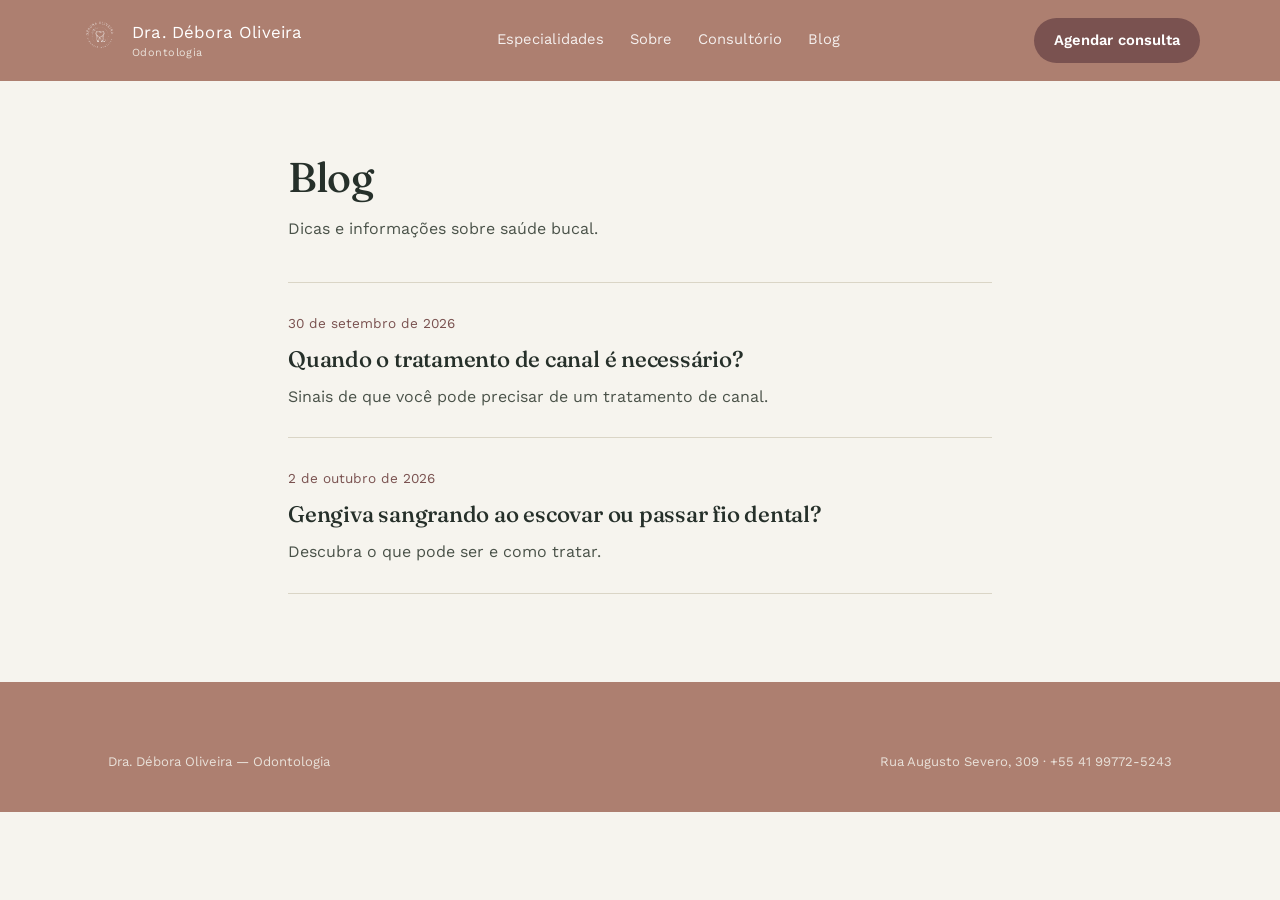
==== blog/index.html @ eb6a0753 "logo em todas as paginas" ====
<!DOCTYPE html>
<html lang="pt-BR">

<head>
  <meta charset="UTF-8">
  <meta name="viewport" content="width=device-width, initial-scale=1, viewport-fit=cover">
  <title>Blog — Dra. Débora Oliveira</title>
  <meta name="description" content="Dicas de saúde bucal da Dra. Débora Oliveira.">
  <link rel="preconnect" href="https://fonts.googleapis.com">
  <link rel="preconnect" href="https://fonts.gstatic.com" crossorigin>
  <link
    href="https://fonts.googleapis.com/css2?family=Fraunces:ital,opsz,wght@0,9..144,400;0,9..144,500;0,9..144,600;1,9..144,500&family=Work+Sans:wght@400;500;600&display=swap"
    rel="stylesheet">
  <link rel="stylesheet" href="../style.css" />
  <link rel="stylesheet" href="./blog.css" />
</head>

<body>

  <header class="site">
    <div class="wrap nav-row">
      <div class="brand">
        <img
          src="[data-uri]"
          alt="Símbolo Dra. Débora Oliveira">
        <div class="brand-name">
          <a href="../index.html" style="text-decoration:none">Dra. Débora Oliveira</a>
          <span>Odontologia</span>
        </div>
      </div>
      <nav class="links" id="menu">
        <a href="../index.html#especialidades">Especialidades</a>
        <a href="../index.html#sobre">Sobre</a>
        <a href="../index.html#local">Consultório</a>
        <a href="./index.html">Blog</a>
        <a class="btn btn-accent menu-cta"
          href="https://wa.me/5541997725243?text=Ol%C3%A1%2C%20gostaria%20de%20agendar%20uma%20consulta%20com%20a%20Dra.%20D%C3%A9bora%20Oliveira."
          target="_blank" rel="noopener">Agendar consulta</a>
      </nav>
      <a class="btn btn-accent nav-cta"
        href="https://wa.me/5541997725243?text=Ol%C3%A1%2C%20gostaria%20de%20agendar%20uma%20consulta%20com%20a%20Dra.%20D%C3%A9bora%20Oliveira."
        target="_blank" rel="noopener">Agendar consulta</a>
      <button class="mobile-toggle" type="button" aria-label="Abrir menu" aria-expanded="false"
        aria-controls="menu"><span></span></button>
    </div>
  </header>

  <main class="blog-main">
    <div class="blog-wrap">
      <h1 class="blog-title">Blog</h1>
      <p class="blog-sub">Dicas e informações sobre saúde bucal.</p>

      <!-- NOVO POST: copie o bloco <a class="post-card"> abaixo e cole NO TOPO desta lista -->

      <a class="post-card" href="./quando-fazer-canal.html">
        <time datetime="2026-09-30">30 de setembro de 2026</time>
        <h2>Quando o tratamento de canal é necessário?</h2>
        <p>Sinais de que você pode precisar de um tratamento de canal.</p>
      </a>

      <a class="post-card" href="./gengiva-sangrando.html">
        <time datetime="2026-09-30">2 de outubro de 2026</time>
        <h2>Gengiva sangrando ao escovar ou passar fio dental?</h2>
        <p>Descubra o que pode ser e como tratar.</p>
      </a>

    </div>
  </main>

  <footer class="site">
    <div class="wrap">
      <div class="foot-bottom" style="border-top:0; margin-top:0; padding-top:0;">
        <span>Dra. Débora Oliveira — Odontologia</span>
        <span>Rua Augusto Severo, 309 · +55 41 99772-5243</span>
      </div>
    </div>
  </footer>

  <script src="../menu.js" defer></script>

</body>

</html>
---- style.css ----
:root {
  --paper: #f6f4ee;
  --ink: #26302a;
  --primary: #AD7F70;
  --primary-ink: #fff;
  --secondary: #e9e1d9;
  --accent: #7a5250;
  --line: #dad5c6;
  --line-on-primary: rgba(237, 234, 224, 0.22);
}

@media (prefers-color-scheme: dark) {
  :root {
    --paper: #f6f4ee;
    --ink: #26302a;
    --primary: #AD7F70;
    --primary-ink: #fff;
    --secondary: #e9e1d9;
    --accent: #7a5250;
    --line: #dad5c6;
  }
}

* {
  box-sizing: border-box;
}

html {
  scroll-behavior: smooth;
  scroll-padding-top: env(safe-area-inset-top, 0px);
}

body {
  margin: 0;
  background: var(--paper);
  color: var(--ink);
  font-family: "Work Sans", sans-serif;
  font-size: 16px;
  line-height: 1.55;
  padding-top: env(safe-area-inset-top, 0px);
  padding-bottom: env(safe-area-inset-bottom, 0px);
  overflow-x: hidden;
}

h1,
h2,
h3,
.serif {
  font-family: "Fraunces", serif;
  font-weight: 500;
  letter-spacing: -0.01em;
}

a {
  color: inherit;
}

.wrap {
  max-width: 1120px;
  margin: 0 auto;
  padding: 0 28px;
}

img.mono {
  filter: none;
}

/* header */
header.site {
  background: var(--primary);
  color: var(--primary-ink);
  padding-top: calc(18px + env(safe-area-inset-top, 0px));
  position: sticky;
  top: 0;
  z-index: 40;
}

.nav-row {
  display: flex;
  align-items: center;
  justify-content: space-between;
  padding: 0 0 18px;
  gap: 20px;
}

.brand {
  display: flex;
  align-items: center;
  gap: 12px;
}

.brand img {
  width: 40px;
  height: 40px;
  display: block;
}

.brand-name {
  font-size: 1.05rem;
  letter-spacing: 0.01em;
}

.brand-name span {
  display: block;
  font-size: 0.68rem;
  font-family: "Work Sans", sans-serif;
  color: var(--secondary);
  letter-spacing: 0.04em;
}

/* menu — mobile-first: painel em tela cheia aberto pelo hambúrguer */
nav.links {
  position: fixed;
  inset: 0;
  z-index: -1; /* fica atrás da barra do topo, mas sobre a página */
  display: flex;
  flex-direction: column;
  align-items: flex-start;
  gap: 4px;
  padding: calc(104px + env(safe-area-inset-top, 0px)) 28px calc(40px + env(safe-area-inset-bottom, 0px));
  background: var(--primary);
  counter-reset: item;
  overflow-y: auto;
  visibility: hidden;
  opacity: 0;
  transform: translateY(-10px);
  transition: opacity 0.25s ease, transform 0.25s ease, visibility 0s linear 0.25s;
}

header.menu-open nav.links {
  visibility: visible;
  opacity: 1;
  transform: none;
  transition-delay: 0s;
}

body.menu-open {
  overflow: hidden;
}

nav.links a {
  display: flex;
  align-items: baseline;
  gap: 14px;
  width: 100%;
  padding: 14px 0;
  border-bottom: 1px solid var(--line-on-primary);
  text-decoration: none;
  font-family: "Fraunces", serif;
  font-weight: 500;
  font-size: 2rem;
  letter-spacing: -0.01em;
}

nav.links a::before {
  counter-increment: item;
  content: "0" counter(item);
  font-family: "Work Sans", sans-serif;
  font-size: 0.75rem;
  letter-spacing: 0.06em;
  color: var(--secondary);
}

nav.links a.menu-cta {
  width: auto;
  margin-top: 28px;
  padding: 14px 26px;
  border-bottom: 0;
  font-family: "Work Sans", sans-serif;
  font-weight: 600;
  font-size: 0.95rem;
  letter-spacing: 0;
}

nav.links a.menu-cta::before {
  content: none;
}

header.site .nav-cta {
  display: none;
}

/* botão hambúrguer */
.mobile-toggle {
  display: inline-flex;
  align-items: center;
  justify-content: center;
  width: 44px;
  height: 44px;
  margin-right: 10px;
  padding: 0;
  background: none;
  border: 0;
  color: inherit;
  cursor: pointer;
}

.mobile-toggle span,
.mobile-toggle span::before,
.mobile-toggle span::after {
  display: block;
  width: 24px;
  height: 2px;
  background: currentColor;
  border-radius: 2px;
  transition: transform 0.25s ease, background 0.2s ease;
}

.mobile-toggle span {
  position: relative;
}

.mobile-toggle span::before,
.mobile-toggle span::after {
  content: "";
  position: absolute;
  left: 0;
}

.mobile-toggle span::before {
  top: -7px;
}

.mobile-toggle span::after {
  top: 7px;
}

header.menu-open .mobile-toggle span {
  background: transparent;
}

header.menu-open .mobile-toggle span::before {
  transform: translateY(7px) rotate(45deg);
}

header.menu-open .mobile-toggle span::after {
  transform: translateY(-7px) rotate(-45deg);
}

/* menu — desktop: links em linha na barra */
@media (min-width: 861px) {
  .mobile-toggle,
  header.site .menu-cta {
    display: none;
  }

  header.site .nav-cta {
    display: inline-flex;
  }

  nav.links {
    position: static;
    z-index: auto;
    flex-direction: row;
    align-items: center;
    gap: 26px;
    padding: 0;
    background: none;
    overflow: visible;
    visibility: visible;
    opacity: 1;
    transform: none;
    transition: none;
  }

  nav.links a {
    display: inline;
    width: auto;
    padding: 0 0 2px;
    border-bottom: 1px solid transparent;
    font-family: "Work Sans", sans-serif;
    font-weight: 400;
    font-size: 0.92rem;
    letter-spacing: 0;
    opacity: 0.88;
  }

  nav.links a::before {
    content: none;
  }

  nav.links a:hover {
    border-color: var(--secondary);
    opacity: 1;
  }
}

.btn {
  display: inline-flex;
  align-items: center;
  gap: 8px;
  text-decoration: none;
  font-family: "Work Sans", sans-serif;
  font-weight: 600;
  font-size: 0.92rem;
  padding: 11px 20px;
  border-radius: 100px;
  white-space: nowrap;
}

.btn-accent {
  background: var(--accent);
  color: #fff;
}

.btn-accent:hover {
  background: #8c6c2f;
}

.btn-ghost {
  border: 1px solid var(--line-on-primary);
  color: var(--primary-ink);
}

.btn-ghost:hover {
  border-color: var(--primary-ink);
}

/* hero */
.hero {
  padding: 88px 0 96px;
}

.hero-grid {
  display: grid;
  grid-template-columns: 1.15fr 0.85fr;
  gap: 56px;
  align-items: center;
}

.eyebrow-line {
  display: flex;
  align-items: center;
  gap: 10px;
  margin-bottom: 22px;
  color: var(--accent);
  font-size: 0.9rem;
}

.eyebrow-line svg {
  width: 22px;
  height: 22px;
}

h1.hero-title {
  font-size: clamp(2.3rem, 4.4vw, 3.4rem);
  line-height: 1.08;
  margin: 0 0 22px;
  max-width: 11.5ch;
}

h1.hero-title em {
  font-style: italic;
  color: var(--accent);
}

.hero-sub {
  font-size: 1.08rem;
  max-width: 44ch;
  color: #3c453d;
  margin: 0 0 32px;
}

.hero-ctas {
  display: flex;
  align-items: center;
  gap: 22px;
  flex-wrap: wrap;
}

.btn-primary {
  background: var(--primary);
  color: var(--primary-ink);
  padding: 14px 26px;
}

.btn-primary:hover {
  background: #16241b;
}

.text-link {
  text-decoration: none;
  font-weight: 600;
  border-bottom: 1px solid var(--ink);
  padding-bottom: 2px;
  font-size: 0.95rem;
}

.hero-badge {
  position: relative;
  display: flex;
  justify-content: center;
}

.badge-circle {
  /* width: min(340px, 80vw); */
  width: 500px;
  aspect-ratio: 1;
  border-radius: 50%;
  background: var(--primary);
  display: flex;
  align-items: center;
  justify-content: center;
  position: relative;
  overflow: hidden;
}

.badge-circle img {
  width: 100%;
  height: 100%;
  object-fit: contain;
}

.vine {
  position: absolute;
  pointer-events: none;
}

.vine.v1 {
  width: 120px;
  top: -30px;
  left: -40px;
  opacity: 0.55;
}

.vine.v2 {
  width: 90px;
  bottom: -20px;
  right: -20px;
  opacity: 0.4;
  transform: rotate(160deg);
}

/* specialties */
.specialties {
  padding: 80px 0 88px;
  border-top: 1px solid var(--line);
}

.sec-head {
  display: flex;
  justify-content: space-between;
  align-items: flex-end;
  gap: 20px;
  margin-bottom: 48px;
  flex-wrap: wrap;
}

.sec-head h2 {
  font-size: clamp(1.7rem, 2.6vw, 2.2rem);
  margin: 0;
  max-width: 16ch;
}

.sec-head p {
  max-width: 34ch;
  color: #4a5249;
  margin: 0;
  font-size: 0.98rem;
}

.spec-grid {
  display: grid;
  grid-template-columns: 1.4fr 1fr;
  gap: 0;
  border: 1px solid var(--line);
  border-radius: 2px;
  overflow: hidden;
}

.spec-col {
  padding: 40px 38px;
}

.spec-col+.spec-col {
  border-left: 1px solid var(--line);
  background: #f0eee5;
}

.spec-icon {
  width: 38px;
  height: 38px;
  margin-bottom: 18px;
  color: var(--accent);
}

.spec-col h3 {
  font-size: 1.35rem;
  margin: 0 0 12px;
}

.spec-col p {
  margin: 0;
  color: #4a5249;
  font-size: 0.98rem;
}

/* about */
.about {
  background: var(--primary);
  color: var(--primary-ink);
  padding: 88px 0;
}

.about-grid {
  display: grid;
  grid-template-columns: 0.9fr 1.1fr;
  gap: 56px;
  align-items: start;
}

.about blockquote {
  margin: 0;
  font-family: "Fraunces", serif;
  font-style: italic;
  font-weight: 500;
  font-size: clamp(1.4rem, 2.3vw, 1.85rem);
  line-height: 1.35;
  color: #fff;
}

.about-name {
  margin-top: 22px;
  font-size: 0.95rem;
  color: var(--secondary);
}

.about-body p {
  color: var(--primary-ink);
  font-size: 1rem;
  margin: 0 0 16px;
}

.about-body p:last-child {
  margin-bottom: 0;
}

/* location */
.location {
  padding: 88px 0 96px;
  overflow: hidden;
}

.map-wrap {
  background-color: var(--secondary);
  padding: 25px;
  margin: -88px -500px -96px 0px;
}

.map {
  border-radius: 15px;
  box-shadow: 10px 10px 50px #3339;
  max-width: 80%;
  margin: 0px 0px 0px -5%;
}

.loc-grid {
  display: grid;
  grid-template-columns: 1fr 1fr;
  gap: 56px;
  align-items: center;
  height: 100%;
}

.loc-grid h2 {
  font-size: clamp(1.7rem, 2.6vw, 2.2rem);
  margin: 0 0 18px;
  max-width: 14ch;
}

.addr {
  font-size: 1.05rem;
  margin: 0 0 8px;
}

.addr-note {
  color: #4a5249;
  font-size: 0.94rem;
  margin: 0 0 26px;
}

.pin {
  display: flex;
  justify-content: center;
  /* height: 400px; */
  /* overflow: hidden; */
}

/* .pin svg {
  width: min(220px, 60vw);
  height: auto;
  color: var(--primary);
} */

.pin img {
  /* width: 1000px; */
  height: 400px;
  box-shadow: 5px 5px 10px #555;
  border-radius: 5px;
}

/* footer */
footer.site {
  background: var(--primary);
  color: var(--primary-ink);
  padding: 70px 0 calc(40px + env(safe-area-inset-bottom, 0px));
}

.foot-grid {
  display: grid;
  grid-template-columns: 1.2fr 1fr 1fr 1fr;
  gap: 40px;
}

.foot-grid h3 {
  font-size: 1.3rem;
  margin: 0 0 14px;
  max-width: 12ch;
}

.foot-grid p {
  color: var(--secondary);
  margin: 0 0 22px;
  max-width: 32ch;
  font-size: 0.96rem;
}

.foot-col h4 {
  font-family: "Work Sans", sans-serif;
  font-weight: 600;
  font-size: 0.82rem;
  letter-spacing: 0.03em;
  color: var(--secondary);
  margin: 0 0 12px;
}

.foot-col p,
.foot-col a {
  display: block;
  text-decoration: none;
  color: var(--primary-ink);
  font-size: 0.95rem;
  margin: 0 0 8px;
  opacity: 0.92;
}

.foot-bottom {
  border-top: 1px solid var(--line-on-primary);
  margin-top: 52px;
  padding-top: 22px;
  font-size: 0.82rem;
  color: var(--secondary);
  display: flex;
  justify-content: space-between;
  flex-wrap: wrap;
  gap: 10px;
}

/* floating whatsapp */
.float-wa {
  position: fixed;
  right: 20px;
  bottom: calc(20px + env(safe-area-inset-bottom, 0px));
  z-index: 50;
  background: var(--accent);
  color: #fff;
  border-radius: 100px;
  padding: 14px 20px;
  display: flex;
  align-items: center;
  gap: 10px;
  text-decoration: none;
  font-weight: 600;
  font-size: 0.9rem;
  box-shadow: 0 8px 24px rgba(31, 51, 40, 0.28);
}

.float-wa svg {
  width: 18px;
  height: 18px;
}

.float-wa:hover {
  background: #8c6c2f;
}

a:focus-visible,
button:focus-visible {
  outline: 2px solid var(--accent);
  outline-offset: 3px;
}

@media (prefers-reduced-motion: reduce) {
  html {
    scroll-behavior: auto;
  }
}

@media (max-width: 860px) {
  .hero-grid,
  .about-grid,
  .loc-grid {
    grid-template-columns: 1fr;
  }

  .hero {
    padding: 56px 0 64px;
  }

  .hero-badge {
    order: -1;
    margin-bottom: 8px;
  }

  .badge-circle {
    width: 220px;
  }

  .spec-grid {
    grid-template-columns: 1fr;
  }

  .spec-col+.spec-col {
    border-left: none;
    border-top: 1px solid var(--line);
  }

  .foot-grid {
    grid-template-columns: 1fr;
    gap: 34px;
  }

  .location {
    text-align: left;
  }

  .map-wrap {
    background-color: inherit;
    padding: 0px;
    margin: 0px;
    /* margin: -88px -500px -96px 0px; */
  }

  .map {
    border-radius: 15px;
    box-shadow: 10px 10px 50px #3339;
    max-width: 100%;
    margin: 0px;
    /* margin: 0px 0px 0px -50px; */
  }

  .pin {
    order: -1;
    width: 100%;
  }
}
---- blog/blog.css ----
/* ===== BLOG — usa as variáveis e fontes do style.css ===== */

.blog-main { padding: 64px 0 88px; }
.blog-wrap { max-width: 760px; margin: 0 auto; padding: 0 28px; }

/* ---------- Lista de posts (blog.html) ---------- */
.blog-title { font-size: clamp(1.9rem, 3.6vw, 2.6rem); margin: 0 0 8px; }
.blog-sub { color: #4a5249; margin: 0 0 40px; }

.post-card {
  display: block;
  text-decoration: none;
  padding: 28px 0;
  border-top: 1px solid var(--line);
}
.post-card:last-child { border-bottom: 1px solid var(--line); }
.post-card h2 { font-size: 1.4rem; margin: 6px 0 8px; }
.post-card:hover h2 { color: var(--accent); }
.post-card p { margin: 0; color: #4a5249; }
.post-card time { font-size: 0.85rem; color: var(--accent); }

/* ---------- Post individual ---------- */
.post-back {
  display: inline-block;
  text-decoration: none;
  font-size: 0.9rem;
  color: var(--accent);
  margin-bottom: 28px;
}
.post-title {
  font-size: clamp(2rem, 4vw, 2.8rem);
  line-height: 1.12;
  margin: 0 0 24px;
}

.post-meta {
  display: flex;
  align-items: center;
  gap: 14px;
  padding-bottom: 28px;
  margin-bottom: 32px;
  border-bottom: 1px solid var(--line);
}
.avatar {
  width: 52px;
  height: 52px;
  border-radius: 50%;
  object-fit: cover;
  background: var(--primary);
  flex-shrink: 0;
}
.post-author { display: block; font-weight: 600; }
.post-meta time { font-size: 0.88rem; color: #4a5249; }

.post-body { font-size: 1.05rem; line-height: 1.7; }
.post-body p { margin: 0 0 20px; }
.post-body h2 { font-size: 1.5rem; margin: 40px 0 14px; }
.post-body h3 { font-size: 1.2rem; margin: 28px 0 10px; }
.post-body ul, .post-body ol { margin: 0 0 20px; padding-left: 22px; }
.post-body li { margin-bottom: 6px; }
.post-body img { max-width: 100%; height: auto; border-radius: 8px; }
.post-body blockquote {
  margin: 28px 0;
  padding-left: 20px;
  border-left: 3px solid var(--primary);
  font-family: "Fraunces", serif;
  font-style: italic;
  font-size: 1.2rem;
}

/* ---------- Call to action ---------- */
.post-cta {
  margin-top: 48px;
  padding: 32px;
  background: var(--secondary);
  border-radius: 12px;
}
.post-cta h3 { font-size: 1.4rem; margin: 0 0 8px; }
.post-cta p { margin: 0 0 20px; color: #3c453d; }

/* ---------- Home: "Últimas do blog" (mobile-first) ---------- */
.home-blog { padding: 56px 0 64px; border-top: 1px solid var(--line); }
.home-blog .sec-head { margin-bottom: 24px; }
.home-blog-list { display: grid; grid-template-columns: 1fr; }
.post-card h3 { font-size: 1.25rem; margin: 6px 0 8px; }
.post-card:hover h3 { color: var(--accent); }

@media (min-width: 861px) {
  .home-blog { padding: 80px 0 88px; }
  .home-blog .sec-head { margin-bottom: 40px; }
  .home-blog-list { grid-template-columns: repeat(3, 1fr); gap: 24px; }
  .home-blog-list .post-card,
  .home-blog-list .post-card:last-child {
    padding: 28px;
    border: 1px solid var(--line);
    border-radius: 2px;
  }
}
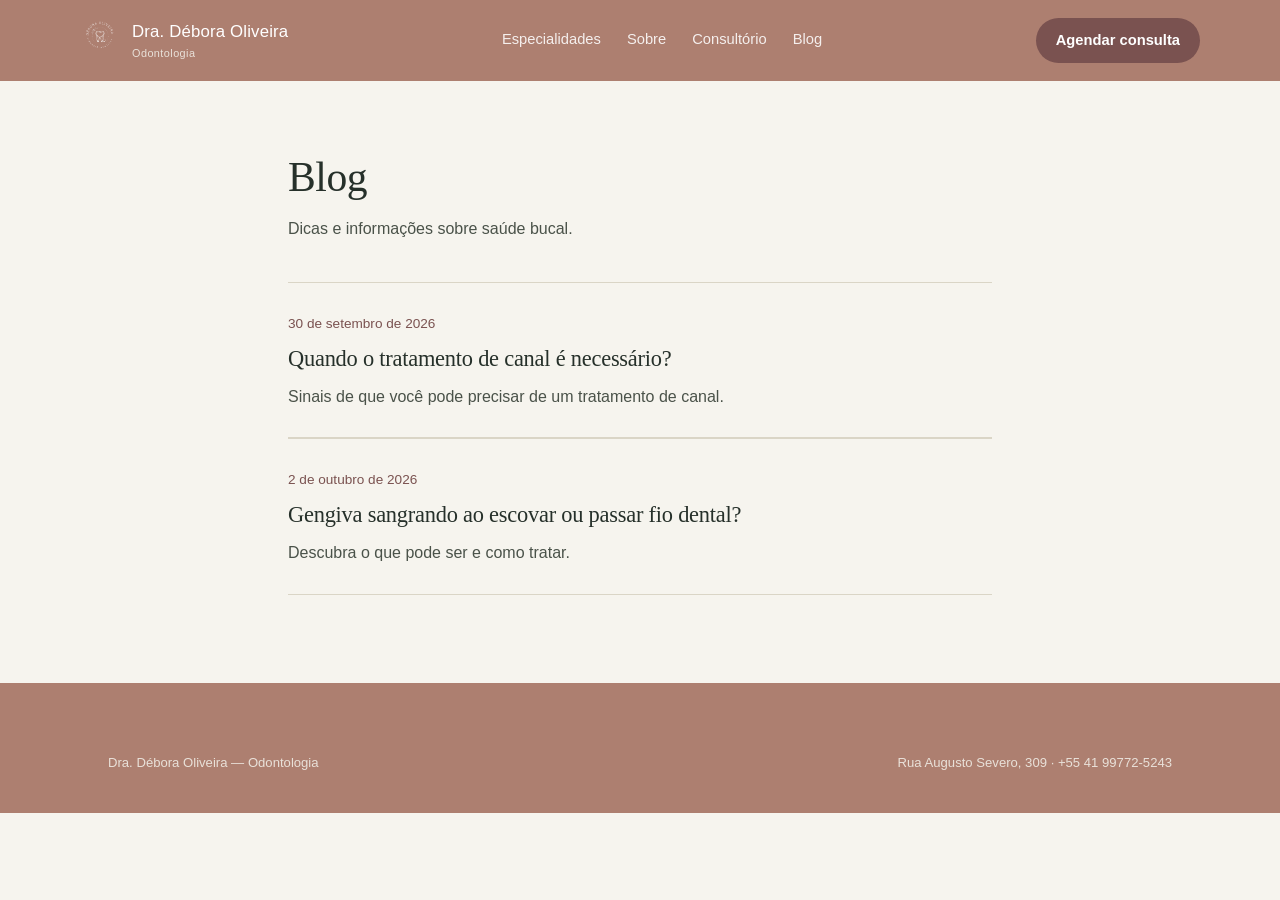
==== commit a6f4aa49: "fontes locais" ====
--- a/blog/index.html
+++ b/blog/index.html
@@ -6,11 +6,18 @@
   <meta name="viewport" content="width=device-width, initial-scale=1, viewport-fit=cover">
   <title>Blog — Dra. Débora Oliveira</title>
   <meta name="description" content="Dicas de saúde bucal da Dra. Débora Oliveira.">
-  <link rel="preconnect" href="https://fonts.googleapis.com">
+  <!-- <link rel="preconnect" href="https://fonts.googleapis.com">
   <link rel="preconnect" href="https://fonts.gstatic.com" crossorigin>
   <link
     href="https://fonts.googleapis.com/css2?family=Fraunces:ital,opsz,wght@0,9..144,400;0,9..144,500;0,9..144,600;1,9..144,500&family=Work+Sans:wght@400;500;600&display=swap"
-    rel="stylesheet">
+    rel="stylesheet"> -->
+
+  <link rel="preload" href="../fonts/fraunces-v38-latin-regular.woff2" as="font" type="font/woff2" crossorigin>
+  <link rel="preload" href="../fonts/fraunces-v38-latin-500.woff2" as="font" type="font/woff2" crossorigin>
+  <link rel="preload" href="../fonts/fraunces-v38-latin-600.woff2" as="font" type="font/woff2" crossorigin>
+  <link rel="preload" href="../fonts/work-sans-v24-latin-regular.woff2" as="font" type="font/woff2" crossorigin>
+  <link rel="preload" href="../fonts/work-sans-v24-latin-600.woff2" as="font" type="font/woff2" crossorigin>
+
   <link rel="stylesheet" href="../style.css" />
   <link rel="stylesheet" href="./blog.css" />
 </head>
--- a/style.css
+++ b/style.css
@@ -1,3 +1,62 @@
+/* fraunces-regular - latin */
+@font-face {
+  font-display: swap; /* Check https://developer.mozilla.org/en-US/docs/Web/CSS/@font-face/font-display for other options. */
+  font-family: 'Fraunces';
+  font-style: normal;
+  font-weight: 400;
+  src: url('./fonts/fraunces-v38-latin-regular.woff2') format('woff2'); /* Chrome 36+, Opera 23+, Firefox 39+, Safari 12+, iOS 10+ */
+}
+/* fraunces-500 - latin */
+@font-face {
+  font-display: swap; /* Check https://developer.mozilla.org/en-US/docs/Web/CSS/@font-face/font-display for other options. */
+  font-family: 'Fraunces';
+  font-style: normal;
+  font-weight: 500;
+  src: url('./fonts/fraunces-v38-latin-500.woff2') format('woff2'); /* Chrome 36+, Opera 23+, Firefox 39+, Safari 12+, iOS 10+ */
+}
+/* fraunces-500italic - latin */
+@font-face {
+  font-display: swap; /* Check https://developer.mozilla.org/en-US/docs/Web/CSS/@font-face/font-display for other options. */
+  font-family: 'Fraunces';
+  font-style: italic;
+  font-weight: 500;
+  src: url('./fonts/fraunces-v38-latin-500italic.woff2') format('woff2'); /* Chrome 36+, Opera 23+, Firefox 39+, Safari 12+, iOS 10+ */
+}
+/* fraunces-600 - latin */
+@font-face {
+  font-display: swap; /* Check https://developer.mozilla.org/en-US/docs/Web/CSS/@font-face/font-display for other options. */
+  font-family: 'Fraunces';
+  font-style: normal;
+  font-weight: 600;
+  src: url('./fonts/fraunces-v38-latin-600.woff2') format('woff2'); /* Chrome 36+, Opera 23+, Firefox 39+, Safari 12+, iOS 10+ */
+}
+/* fraunces-600italic - latin */
+@font-face {
+  font-display: swap; /* Check https://developer.mozilla.org/en-US/docs/Web/CSS/@font-face/font-display for other options. */
+  font-family: 'Fraunces';
+  font-style: italic;
+  font-weight: 600;
+  src: url('./fonts/fraunces-v38-latin-600italic.woff2') format('woff2'); /* Chrome 36+, Opera 23+, Firefox 39+, Safari 12+, iOS 10+ */
+}
+
+@font-face {
+  font-family: "Work sans";
+  font-style: normal;
+  font-weight: 400;
+  font-display: swap;
+  src: url("./fonts/work-sans-v24-latin-regular.woff2") format("woff2");
+}
+
+
+@font-face {
+  font-family: "Work sans";
+  font-style: normal;
+  font-weight: 600;
+  font-display: swap;
+  src: url("./fonts/work-sans-v24-latin-600.woff2") format("woff2");
+}
+
+
 :root {
   --paper: #f6f4ee;
   --ink: #26302a;
@@ -346,7 +405,7 @@
   font-size: clamp(2.3rem, 4.4vw, 3.4rem);
   line-height: 1.08;
   margin: 0 0 22px;
-  max-width: 11.5ch;
+  max-width: 12.5ch;
 }
 
 h1.hero-title em {
@@ -553,6 +612,28 @@
   max-width: 80%;
   margin: 0px 0px 0px -5%;
 }
+
+
+/* ---------- Home: "Últimas do blog" (mobile-first) ---------- */
+.home-blog { padding: 56px 0 64px; border-top: 1px solid var(--line); }
+.home-blog .sec-head { margin-bottom: 24px; }
+.home-blog-list { display: grid; grid-template-columns: 1fr; }
+.post-card { border-bottom: 1px solid var(--line); padding: 1rem 0;}
+.post-card h3 { font-size: 1.25rem; margin: 6px 0 8px; }
+.post-card:hover h3 { color: var(--accent); }
+
+@media (min-width: 861px) {
+  .home-blog { padding: 80px 0 88px; }
+  .home-blog .sec-head { margin-bottom: 40px; }
+  .home-blog-list { grid-template-columns: repeat(3, 1fr); gap: 24px; }
+  .home-blog-list .post-card,
+  .home-blog-list .post-card:last-child {
+    padding: 28px;
+    border: 1px solid var(--line);
+    border-radius: 2px;
+  }
+}
+
 
 .loc-grid {
   display: grid;
@@ -753,4 +834,4 @@
     order: -1;
     width: 100%;
   }
-}+}
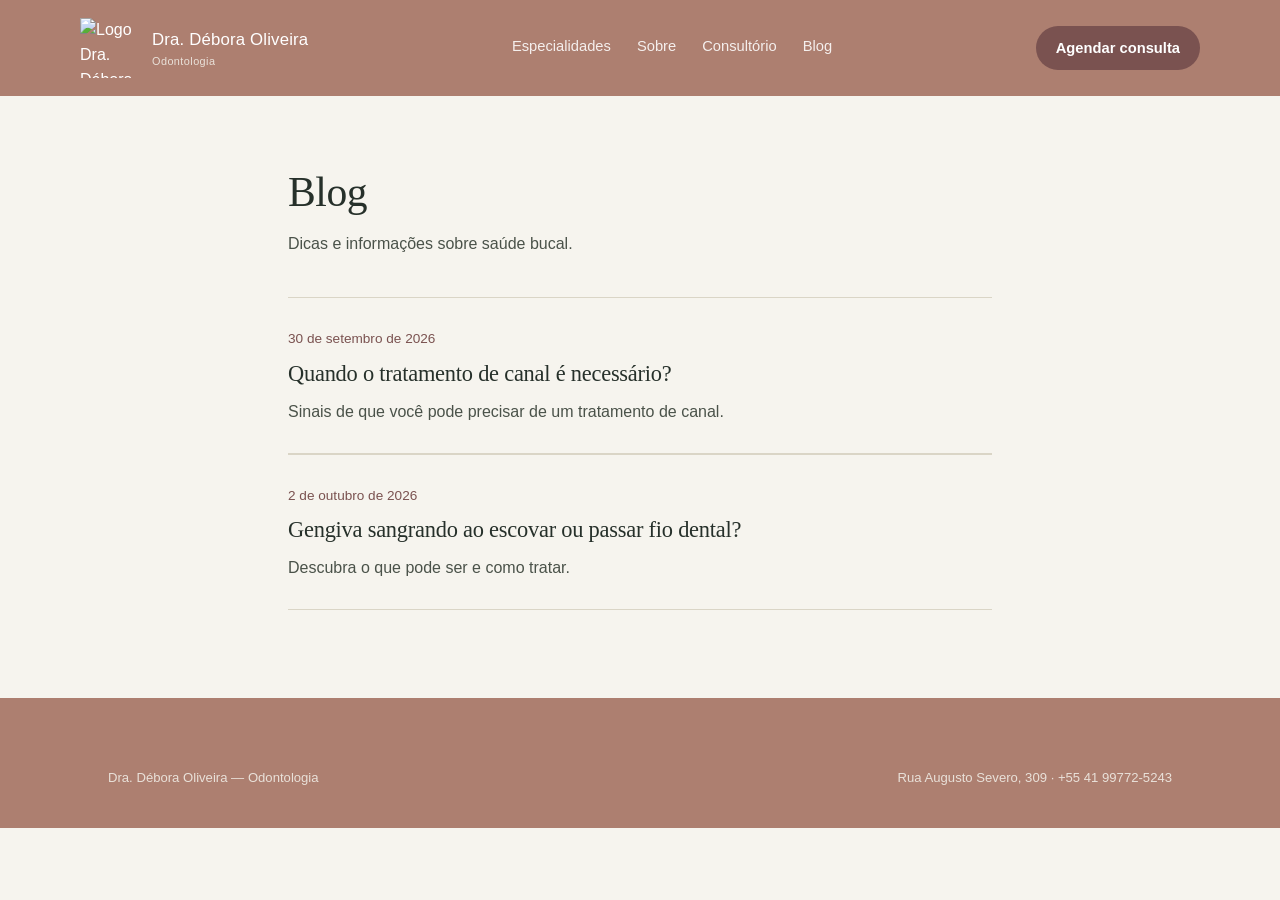
==== commit fad84ba0: "algumas otimizacoes + favicon" ====
--- a/blog/index.html
+++ b/blog/index.html
@@ -20,6 +20,8 @@
 
   <link rel="stylesheet" href="../style.css" />
   <link rel="stylesheet" href="./blog.css" />
+
+  <link rel="icon" href="favicon.svg" type="image/x-icon">
 </head>
 
 <body>
@@ -27,9 +29,7 @@
   <header class="site">
     <div class="wrap nav-row">
       <div class="brand">
-        <img
-          src="[data-uri]"
-          alt="Símbolo Dra. Débora Oliveira">
+        <img src="logo-branco.svg" alt="Logo Dra. Débora Oliveira">
         <div class="brand-name">
           <a href="../index.html" style="text-decoration:none">Dra. Débora Oliveira</a>
           <span>Odontologia</span>
--- a/style.css
+++ b/style.css
@@ -149,8 +149,8 @@
 }
 
 .brand img {
-  width: 40px;
-  height: 40px;
+  width: 60px;
+  height: 60px;
   display: block;
 }
 
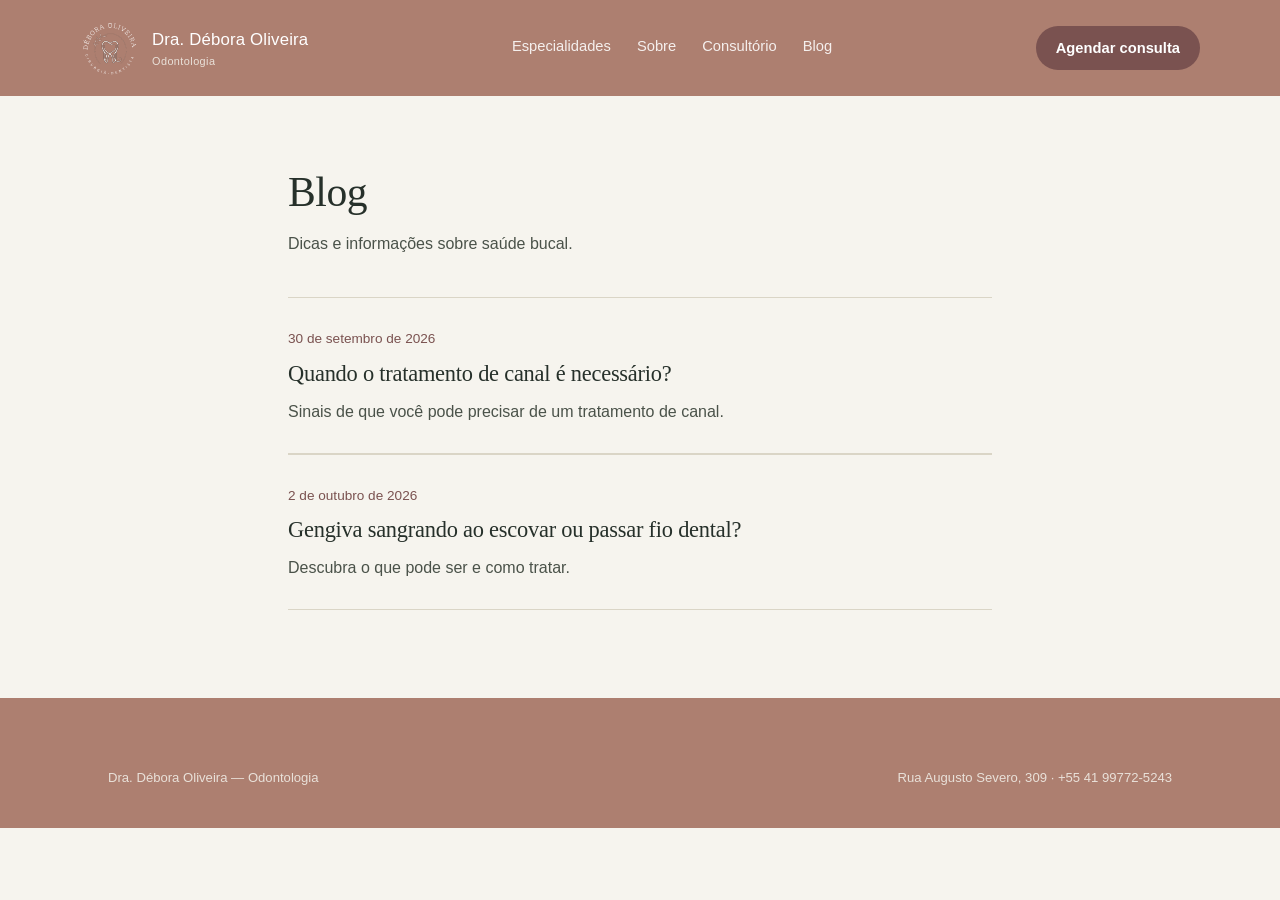
==== commit b91aa8bb: "arrumei icones e favicon" ====
--- a/blog/index.html
+++ b/blog/index.html
@@ -21,7 +21,7 @@
   <link rel="stylesheet" href="../style.css" />
   <link rel="stylesheet" href="./blog.css" />
 
-  <link rel="icon" href="favicon.svg" type="image/x-icon">
+  <link rel="icon" href="../favicon.svg" type="image/x-icon">
 </head>
 
 <body>
@@ -29,7 +29,7 @@
   <header class="site">
     <div class="wrap nav-row">
       <div class="brand">
-        <img src="logo-branco.svg" alt="Logo Dra. Débora Oliveira">
+        <img src="../logo-branco.svg" alt="Logo Dra. Débora Oliveira">
         <div class="brand-name">
           <a href="../index.html" style="text-decoration:none">Dra. Débora Oliveira</a>
           <span>Odontologia</span>
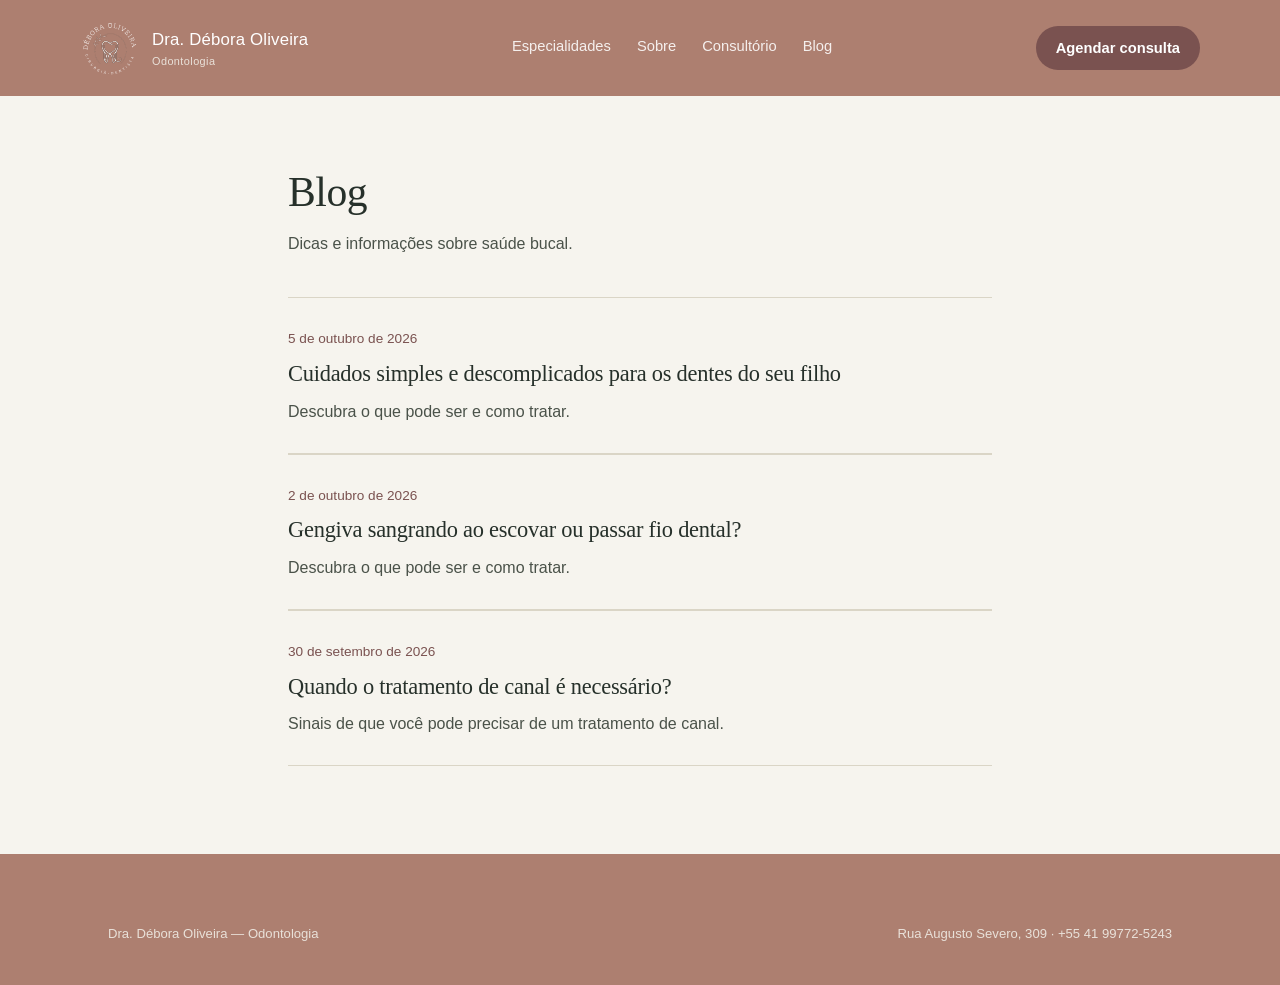
==== commit b21c7766: "atualizado" ====
--- a/blog/index.html
+++ b/blog/index.html
@@ -1,90 +1 @@
-<!DOCTYPE html>
-<html lang="pt-BR">
-
-<head>
-  <meta charset="UTF-8">
-  <meta name="viewport" content="width=device-width, initial-scale=1, viewport-fit=cover">
-  <title>Blog — Dra. Débora Oliveira</title>
-  <meta name="description" content="Dicas de saúde bucal da Dra. Débora Oliveira.">
-  <!-- <link rel="preconnect" href="https://fonts.googleapis.com">
-  <link rel="preconnect" href="https://fonts.gstatic.com" crossorigin>
-  <link
-    href="https://fonts.googleapis.com/css2?family=Fraunces:ital,opsz,wght@0,9..144,400;0,9..144,500;0,9..144,600;1,9..144,500&family=Work+Sans:wght@400;500;600&display=swap"
-    rel="stylesheet"> -->
-
-  <link rel="preload" href="../fonts/fraunces-v38-latin-regular.woff2" as="font" type="font/woff2" crossorigin>
-  <link rel="preload" href="../fonts/fraunces-v38-latin-500.woff2" as="font" type="font/woff2" crossorigin>
-  <link rel="preload" href="../fonts/fraunces-v38-latin-600.woff2" as="font" type="font/woff2" crossorigin>
-  <link rel="preload" href="../fonts/work-sans-v24-latin-regular.woff2" as="font" type="font/woff2" crossorigin>
-  <link rel="preload" href="../fonts/work-sans-v24-latin-600.woff2" as="font" type="font/woff2" crossorigin>
-
-  <link rel="stylesheet" href="../style.css" />
-  <link rel="stylesheet" href="./blog.css" />
-
-  <link rel="icon" href="../favicon.svg" type="image/x-icon">
-</head>
-
-<body>
-
-  <header class="site">
-    <div class="wrap nav-row">
-      <div class="brand">
-        <img src="../logo-branco.svg" alt="Logo Dra. Débora Oliveira">
-        <div class="brand-name">
-          <a href="../index.html" style="text-decoration:none">Dra. Débora Oliveira</a>
-          <span>Odontologia</span>
-        </div>
-      </div>
-      <nav class="links" id="menu">
-        <a href="../index.html#especialidades">Especialidades</a>
-        <a href="../index.html#sobre">Sobre</a>
-        <a href="../index.html#local">Consultório</a>
-        <a href="./index.html">Blog</a>
-        <a class="btn btn-accent menu-cta"
-          href="https://wa.me/5541997725243?text=Ol%C3%A1%2C%20gostaria%20de%20agendar%20uma%20consulta%20com%20a%20Dra.%20D%C3%A9bora%20Oliveira."
-          target="_blank" rel="noopener">Agendar consulta</a>
-      </nav>
-      <a class="btn btn-accent nav-cta"
-        href="https://wa.me/5541997725243?text=Ol%C3%A1%2C%20gostaria%20de%20agendar%20uma%20consulta%20com%20a%20Dra.%20D%C3%A9bora%20Oliveira."
-        target="_blank" rel="noopener">Agendar consulta</a>
-      <button class="mobile-toggle" type="button" aria-label="Abrir menu" aria-expanded="false"
-        aria-controls="menu"><span></span></button>
-    </div>
-  </header>
-
-  <main class="blog-main">
-    <div class="blog-wrap">
-      <h1 class="blog-title">Blog</h1>
-      <p class="blog-sub">Dicas e informações sobre saúde bucal.</p>
-
-      <!-- NOVO POST: copie o bloco <a class="post-card"> abaixo e cole NO TOPO desta lista -->
-
-      <a class="post-card" href="./quando-fazer-canal.html">
-        <time datetime="2026-09-30">30 de setembro de 2026</time>
-        <h2>Quando o tratamento de canal é necessário?</h2>
-        <p>Sinais de que você pode precisar de um tratamento de canal.</p>
-      </a>
-
-      <a class="post-card" href="./gengiva-sangrando.html">
-        <time datetime="2026-09-30">2 de outubro de 2026</time>
-        <h2>Gengiva sangrando ao escovar ou passar fio dental?</h2>
-        <p>Descubra o que pode ser e como tratar.</p>
-      </a>
-
-    </div>
-  </main>
-
-  <footer class="site">
-    <div class="wrap">
-      <div class="foot-bottom" style="border-top:0; margin-top:0; padding-top:0;">
-        <span>Dra. Débora Oliveira — Odontologia</span>
-        <span>Rua Augusto Severo, 309 · +55 41 99772-5243</span>
-      </div>
-    </div>
-  </footer>
-
-  <script src="../menu.js" defer></script>
-
-</body>
-
-</html>+<!DOCTYPE html><html lang="pt-BR"><head><meta charset="UTF-8"><meta name="viewport" content="width=device-width, initial-scale=1, viewport-fit=cover"><title>Blog — Dra. Débora Oliveira</title><meta name="description" content="Dicas de saúde bucal da Dra. Débora Oliveira."><link rel="canonical" href="https://dradeboraoliveira.com.br/blog/"><link rel="preload" href="/fonts/fraunces-v38-latin-regular.woff2" as="font" type="font/woff2" crossorigin><link rel="preload" href="/fonts/fraunces-v38-latin-500.woff2" as="font" type="font/woff2" crossorigin><link rel="preload" href="/fonts/fraunces-v38-latin-600.woff2" as="font" type="font/woff2" crossorigin><link rel="preload" href="/fonts/work-sans-v24-latin-regular.woff2" as="font" type="font/woff2" crossorigin><link rel="preload" href="/fonts/work-sans-v24-latin-600.woff2" as="font" type="font/woff2" crossorigin><link rel="stylesheet" href="/style.css"><link rel="stylesheet" href="/blog.css"><link rel="icon" href="/favicon.svg" type="image/svg+xml"></head><body><header class="site"><div class="wrap nav-row"><div class="brand"><img src="/logo-branco.svg" alt="Logo Dra. Débora Oliveira"><div class="brand-name"><a href="/" style="text-decoration:none">Dra. Débora Oliveira</a><span>Odontologia</span></div></div><nav class="links" id="menu"><a href="/#especialidades">Especialidades</a><a href="/#sobre">Sobre</a><a href="/#local">Consultório</a><a href="/blog/index.html">Blog</a><a class="btn btn-accent menu-cta" href="https://wa.me/5541997725243?text=Ol%C3%A1%2C%20gostaria%20de%20agendar%20uma%20consulta%20com%20a%20Dra.%20D%C3%A9bora%20Oliveira." target="_blank" rel="noopener">Agendar consulta</a></nav><a class="btn btn-accent nav-cta" href="https://wa.me/5541997725243?text=Ol%C3%A1%2C%20gostaria%20de%20agendar%20uma%20consulta%20com%20a%20Dra.%20D%C3%A9bora%20Oliveira." target="_blank" rel="noopener">Agendar consulta</a><button class="mobile-toggle" type="button" aria-label="Abrir menu" aria-expanded="false" aria-controls="menu"><span></span></button></div></header><main class="blog-main"><div class="blog-wrap"><h1 class="blog-title">Blog</h1><p class="blog-sub">Dicas e informações sobre saúde bucal.</p><a class="post-card" href="/blog/dente-permanente-nasceu-sobre-dente-leite.html"><time datetime="2026-10-05">5 de outubro de 2026</time><h2>Cuidados simples e descomplicados para os dentes do seu filho</h2><p>Descubra o que pode ser e como tratar.</p></a><a class="post-card" href="/blog/gengiva-sangrando.html"><time datetime="2026-10-02">2 de outubro de 2026</time><h2>Gengiva sangrando ao escovar ou passar fio dental?</h2><p>Descubra o que pode ser e como tratar.</p></a><a class="post-card" href="/blog/quando-fazer-canal.html"><time datetime="2026-09-30">30 de setembro de 2026</time><h2>Quando o tratamento de canal é necessário?</h2><p>Sinais de que você pode precisar de um tratamento de canal.</p></a></div></main><footer class="site"><div class="wrap"><div class="foot-bottom" style="border-top:0; margin-top:0; padding-top:0;"><span>Dra. Débora Oliveira — Odontologia</span><span>Rua Augusto Severo, 309 · +55 41 99772-5243</span></div></div></footer><script src="/menu.js" defer></script></body></html>
--- a/style.css
+++ b/style.css
@@ -628,6 +628,7 @@
   .home-blog-list { grid-template-columns: repeat(3, 1fr); gap: 24px; }
   .home-blog-list .post-card,
   .home-blog-list .post-card:last-child {
+    text-decoration: none;
     padding: 28px;
     border: 1px solid var(--line);
     border-radius: 2px;
--- a/blog.css
+++ b/blog.css
@@ -0,0 +1,107 @@
+/* ===== BLOG — usa as variáveis e fontes do style.css ===== */
+
+.blog-main { padding: 64px 0 88px; }
+.blog-wrap { max-width: 760px; margin: 0 auto; padding: 0 28px; }
+
+/* ---------- Lista de posts (blog.html) ---------- */
+.blog-title { font-size: clamp(1.9rem, 3.6vw, 2.6rem); margin: 0 0 8px; }
+.blog-sub { color: #4a5249; margin: 0 0 40px; }
+
+.post-card {
+  display: block;
+  text-decoration: none;
+  padding: 28px 0;
+  border-top: 1px solid var(--line);
+}
+.post-card:last-child { border-bottom: 1px solid var(--line); }
+.post-card h2 { font-size: 1.4rem; margin: 6px 0 8px; }
+.post-card:hover h2 { color: var(--accent); }
+.post-card p { margin: 0; color: #4a5249; }
+.post-card time { font-size: 0.85rem; color: var(--accent); }
+
+/* ---------- Post individual ---------- */
+.post-back {
+  display: inline-block;
+  text-decoration: none;
+  font-size: 0.9rem;
+  color: var(--accent);
+  margin-bottom: 28px;
+}
+.post-title {
+  font-size: clamp(2rem, 4vw, 2.8rem);
+  line-height: 1.12;
+  margin: 0 0 24px;
+}
+
+.post-meta {
+  display: flex;
+  align-items: center;
+  gap: 14px;
+  padding-bottom: 28px;
+  margin-bottom: 32px;
+  border-bottom: 1px solid var(--line);
+}
+.avatar {
+  width: 52px;
+  height: 52px;
+  border-radius: 50%;
+  object-fit: cover;
+  background: var(--primary);
+  flex-shrink: 0;
+}
+.post-author { display: block; font-weight: 600; }
+.post-meta time { font-size: 0.88rem; color: #4a5249; }
+
+.post-body { font-size: 1.05rem; line-height: 1.7; }
+.post-body p { margin: 0 0 20px; }
+.post-body h2 { font-size: 1.5rem; margin: 40px 0 14px; }
+.post-body h3 { font-size: 1.2rem; margin: 28px 0 10px; }
+.post-body ul, .post-body ol { margin: 0 0 20px; padding-left: 22px; }
+.post-body li { margin-bottom: 6px; }
+.post-body img { max-width: 100%; height: auto; border-radius: 8px; }
+.post-body blockquote {
+  margin: 28px 0;
+  padding-left: 20px;
+  border-left: 3px solid var(--primary);
+  font-family: "Fraunces", serif;
+  font-style: italic;
+  font-size: 1.2rem;
+}
+
+.post-callout {
+  border-left: 5px solid var(--primary);
+  padding: 10px 0 10px 25px;
+  /* padding-left: 25px; */
+  background-color: var(--secondary);
+  border-top-right-radius: 5px;
+  border-bottom-right-radius: 5px;
+}
+
+/* ---------- Call to action ---------- */
+.post-cta {
+  margin-top: 48px;
+  padding: 32px;
+  background: var(--secondary);
+  border-radius: 12px;
+}
+.post-cta h3 { font-size: 1.4rem; margin: 0 0 8px; }
+.post-cta p { margin: 0 0 20px; color: #3c453d; }
+
+/* ---------- Home: "Últimas do blog" (mobile-first) ---------- */
+.home-blog { padding: 56px 0 64px; border-top: 1px solid var(--line); }
+.home-blog .sec-head { margin-bottom: 24px; }
+.home-blog-list { display: grid; grid-template-columns: 1fr; }
+.post-card h3 { font-size: 1.25rem; margin: 6px 0 8px; }
+.post-card:hover h3 { color: var(--accent); }
+
+@media (min-width: 861px) {
+  .home-blog { padding: 80px 0 88px; }
+  .home-blog .sec-head { margin-bottom: 40px; }
+  .home-blog-list { grid-template-columns: repeat(3, 1fr); gap: 24px; }
+  .home-blog-list .post-card,
+  .home-blog-list .post-card:last-child {
+    padding: 28px;
+    border: 1px solid var(--line);
+    border-radius: 2px;
+  }
+}
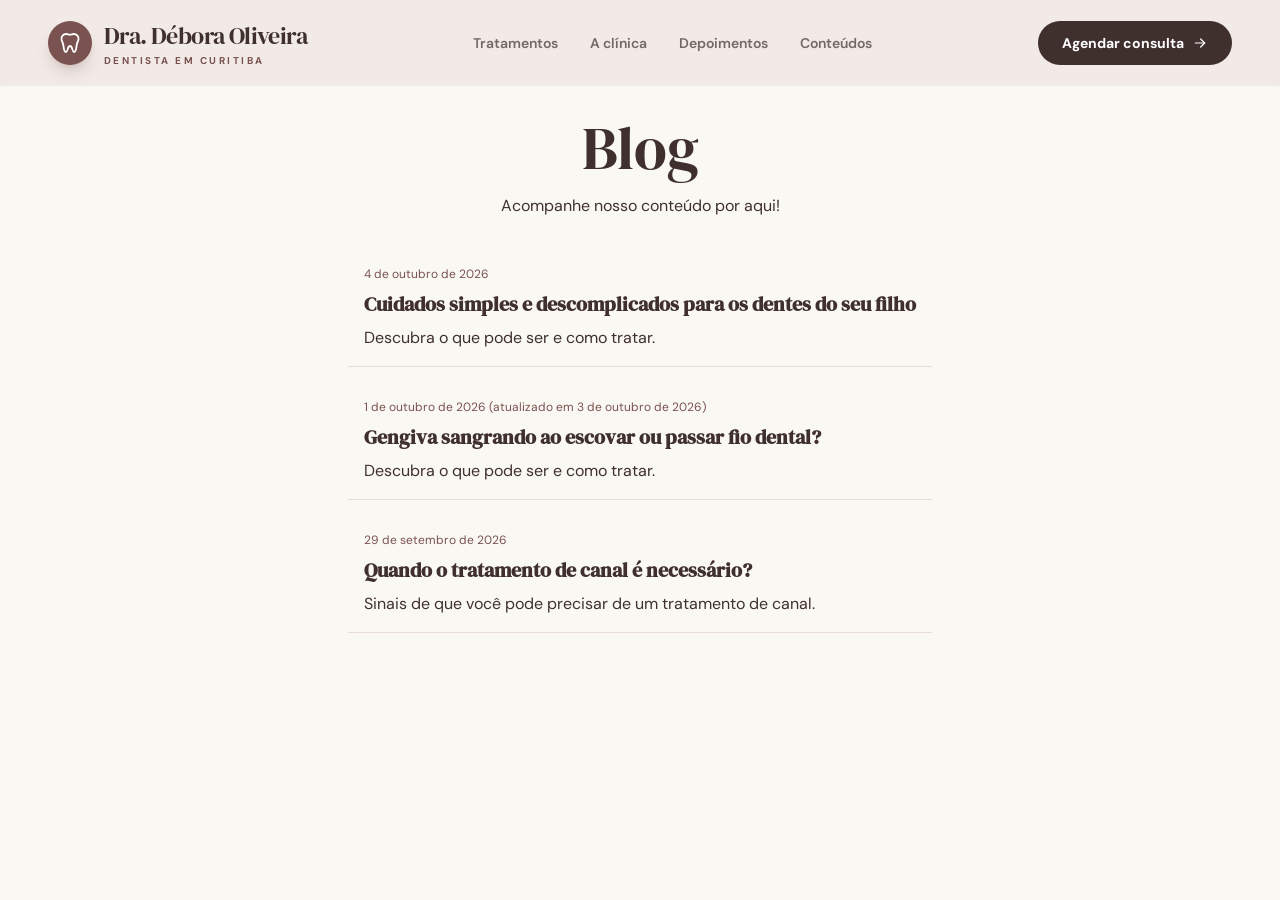
==== commit c0f04f16: "site refeito com figma" ====
--- a/blog/index.html
+++ b/blog/index.html
@@ -1 +1,2 @@
-<!DOCTYPE html><html lang="pt-BR"><head><meta charset="UTF-8"><meta name="viewport" content="width=device-width, initial-scale=1, viewport-fit=cover"><title>Blog — Dra. Débora Oliveira</title><meta name="description" content="Dicas de saúde bucal da Dra. Débora Oliveira."><link rel="canonical" href="https://dradeboraoliveira.com.br/blog/"><link rel="preload" href="/fonts/fraunces-v38-latin-regular.woff2" as="font" type="font/woff2" crossorigin><link rel="preload" href="/fonts/fraunces-v38-latin-500.woff2" as="font" type="font/woff2" crossorigin><link rel="preload" href="/fonts/fraunces-v38-latin-600.woff2" as="font" type="font/woff2" crossorigin><link rel="preload" href="/fonts/work-sans-v24-latin-regular.woff2" as="font" type="font/woff2" crossorigin><link rel="preload" href="/fonts/work-sans-v24-latin-600.woff2" as="font" type="font/woff2" crossorigin><link rel="stylesheet" href="/style.css"><link rel="stylesheet" href="/blog.css"><link rel="icon" href="/favicon.svg" type="image/svg+xml"></head><body><header class="site"><div class="wrap nav-row"><div class="brand"><img src="/logo-branco.svg" alt="Logo Dra. Débora Oliveira"><div class="brand-name"><a href="/" style="text-decoration:none">Dra. Débora Oliveira</a><span>Odontologia</span></div></div><nav class="links" id="menu"><a href="/#especialidades">Especialidades</a><a href="/#sobre">Sobre</a><a href="/#local">Consultório</a><a href="/blog/index.html">Blog</a><a class="btn btn-accent menu-cta" href="https://wa.me/5541997725243?text=Ol%C3%A1%2C%20gostaria%20de%20agendar%20uma%20consulta%20com%20a%20Dra.%20D%C3%A9bora%20Oliveira." target="_blank" rel="noopener">Agendar consulta</a></nav><a class="btn btn-accent nav-cta" href="https://wa.me/5541997725243?text=Ol%C3%A1%2C%20gostaria%20de%20agendar%20uma%20consulta%20com%20a%20Dra.%20D%C3%A9bora%20Oliveira." target="_blank" rel="noopener">Agendar consulta</a><button class="mobile-toggle" type="button" aria-label="Abrir menu" aria-expanded="false" aria-controls="menu"><span></span></button></div></header><main class="blog-main"><div class="blog-wrap"><h1 class="blog-title">Blog</h1><p class="blog-sub">Dicas e informações sobre saúde bucal.</p><a class="post-card" href="/blog/dente-permanente-nasceu-sobre-dente-leite.html"><time datetime="2026-10-05">5 de outubro de 2026</time><h2>Cuidados simples e descomplicados para os dentes do seu filho</h2><p>Descubra o que pode ser e como tratar.</p></a><a class="post-card" href="/blog/gengiva-sangrando.html"><time datetime="2026-10-02">2 de outubro de 2026</time><h2>Gengiva sangrando ao escovar ou passar fio dental?</h2><p>Descubra o que pode ser e como tratar.</p></a><a class="post-card" href="/blog/quando-fazer-canal.html"><time datetime="2026-09-30">30 de setembro de 2026</time><h2>Quando o tratamento de canal é necessário?</h2><p>Sinais de que você pode precisar de um tratamento de canal.</p></a></div></main><footer class="site"><div class="wrap"><div class="foot-bottom" style="border-top:0; margin-top:0; padding-top:0;"><span>Dra. Débora Oliveira — Odontologia</span><span>Rua Augusto Severo, 309 · +55 41 99772-5243</span></div></div></footer><script src="/menu.js" defer></script></body></html>+<!DOCTYPE html><html lang="pt-BR"> <head><meta charset="UTF-8"><meta name="viewport" content="width=device-width"><meta name="description" content="Clínica geral e endodontia (canal) sem pressa, com cuidado e segurança"><meta name="robots" content="noindex, nofollow"><meta property="og:title" content="Dra. Débora Oliveira - Dentista em Curitiba"><meta property="og:description" content="Clínica geral e endodontia (canal) sem pressa, com cuidado e segurança"><meta name="generator" content="Astro v5.18.2"><title>Dra. Débora Oliveira - Dentista em Curitiba</title><link rel="stylesheet" href="/_astro/_slug_.5ViZnZ55.css"></head> <body>  <header class="sticky top-0 z-50 pb-5 bg-mist/50 backdrop-blur-sm"> <div class="pt-5 mx-auto flex max-w-7xl items-center justify-between px-5 md:px-8 lg:px-12"> <a href="/" class="flex items-center gap-3" aria-label="Dra. Débora Oliveira - Dentista em Curitiba"> <span class="grid size-11 place-items-center rounded-full bg-teal text-white shadow-lg shadow-teal/20"> <svg viewBox="0 0 24 24" fill="none" stroke="currentColor" stroke-width="1.8" stroke-linecap="round" stroke-linejoin="round" class="size-6" aria-hidden="true">             <path d="M8.2 3C5.3 3 3 5.5 3.5 8.4c.4 2.3 1.7 3.5 2 6.8.2 2.3.8 5.8 2.5 5.8 2 0 1.2-6 4-6s2 6 4 6c1.7 0 2.3-3.5 2.5-5.8.3-3.3 1.6-4.5 2-6.8C21 5.5 18.7 3 15.8 3c-1.5 0-2.5.8-3.8.8S9.7 3 8.2 3Z"></path>  </svg> </span> <span class="leading-none"> <strong class="font-display text-2xl font-normal tracking-tight">Dra. Débora Oliveira</strong> <span class="mt-1 block text-[0.62rem] font-bold uppercase tracking-[0.25em] text-teal">Dentista em Curitiba</span> </span> </a> <nav class="hidden items-center gap-8 text-sm font-semibold lg:flex" aria-label="Navegação principal"> <a class="nav-link" href="/#tratamentos">Tratamentos</a> <a class="nav-link" href="/#sobre">A clínica</a> <a class="nav-link" href="/#depoimentos">Depoimentos</a> <a class="nav-link" href="/#conteudos">Conteúdos</a> </nav> <a href="#contato" class="hidden items-center gap-2 rounded-full bg-ink px-6 py-3 text-sm font-bold text-white transition hover:-translate-y-0.5 hover:bg-teal lg:flex">
+Agendar consulta <svg viewBox="0 0 24 24" fill="none" stroke="currentColor" stroke-width="1.8" stroke-linecap="round" stroke-linejoin="round" class="size-4" aria-hidden="true"> <path d="M5 12h14"></path><path d="m13 6 6 6-6 6"></path>              </svg> </a> <button id="menu-toggle" class="grid size-11 place-items-center rounded-full border border-ink/10 bg-white/70 backdrop-blur lg:hidden" aria-label="Abrir menu" aria-expanded="false" aria-controls="mobile-menu"> <svg viewBox="0 0 24 24" fill="none" stroke="currentColor" stroke-width="1.8" stroke-linecap="round" stroke-linejoin="round" class="menu-open-icon size-5" aria-hidden="true">         <path d="M4 7h16M4 12h16M4 17h16"></path>      </svg> <svg viewBox="0 0 24 24" fill="none" stroke="currentColor" stroke-width="1.8" stroke-linecap="round" stroke-linejoin="round" class="menu-close-icon hidden size-5" aria-hidden="true">              <path d="M5 5l14 14M19 5 5 19"></path> </svg> </button> </div> <nav id="mobile-menu" class="mx-5 hidden flex-col gap-1 rounded-3xl border border-ink/10 bg-white p-3 shadow-xl lg:hidden" aria-label="Menu móvel"> <a href="#tratamentos" class="mobile-menu-link rounded-2xl px-5 py-3 font-semibold hover:bg-mist"> Tratamentos </a><a href="#sobre" class="mobile-menu-link rounded-2xl px-5 py-3 font-semibold hover:bg-mist"> A clínica </a><a href="#depoimentos" class="mobile-menu-link rounded-2xl px-5 py-3 font-semibold hover:bg-mist"> Depoimentos </a><a href="#conteudos" class="mobile-menu-link rounded-2xl px-5 py-3 font-semibold hover:bg-mist"> Conteúdos </a><a href="#contato" class="mobile-menu-link rounded-2xl px-5 py-3 font-semibold hover:bg-mist"> Agendar consulta </a> </nav> </header> <main class="place-items-center px-8 lg:px-32 py-8 grid gap-8"> <div class="flex flex-col items-center justify-center gap-4"> <h1 class="font-display text-6xl">Blog</h1> <p>Acompanhe nosso conteúdo por aqui!</p> </div> <ul class="grid gap-4"> <li class="border-b border-b-mist p-4 grid gap-2 relative"> <p class="text-teal text-xs"> 4 de outubro de 2026  </p> <h2 class="font-display font-bold text-xl"> <a class="after:absolute after:inset-0" href="/blog/dente-permanente-nasceu-sobre-dente-leite">Cuidados simples e descomplicados para os dentes do seu filho</a> </h2> <p>Descubra o que pode ser e como tratar.</p> </li><li class="border-b border-b-mist p-4 grid gap-2 relative"> <p class="text-teal text-xs"> 1 de outubro de 2026 (atualizado em 3 de outubro de 2026) </p> <h2 class="font-display font-bold text-xl"> <a class="after:absolute after:inset-0" href="/blog/gengiva-sangrando">Gengiva sangrando ao escovar ou passar fio dental?</a> </h2> <p>Descubra o que pode ser e como tratar.</p> </li><li class="border-b border-b-mist p-4 grid gap-2 relative"> <p class="text-teal text-xs"> 29 de setembro de 2026  </p> <h2 class="font-display font-bold text-xl"> <a class="after:absolute after:inset-0" href="/blog/quando-fazer-canal">Quando o tratamento de canal é necessário?</a> </h2> <p>Sinais de que você pode precisar de um tratamento de canal.</p> </li> </ul> </main>  </body></html>
--- a/_astro/_slug_.5ViZnZ55.css
+++ b/_astro/_slug_.5ViZnZ55.css
@@ -0,0 +1 @@
+@import"https://fonts.googleapis.com/css2?family=DM+Sans:wght@400;500;600;700&family=DM+Serif+Display:ital@0;1&display=swap";/*! tailwindcss v4.2.2 | MIT License | https://tailwindcss.com */@layer properties{@supports (((-webkit-hyphens:none)) and (not (margin-trim:inline))) or ((-moz-orient:inline) and (not (color:rgb(from red r g b)))){*,:before,:after,::backdrop{--tw-rotate-x:initial;--tw-rotate-y:initial;--tw-rotate-z:initial;--tw-skew-x:initial;--tw-skew-y:initial;--tw-space-y-reverse:0;--tw-divide-y-reverse:0;--tw-border-style:solid;--tw-gradient-position:initial;--tw-gradient-from:#0000;--tw-gradient-via:#0000;--tw-gradient-to:#0000;--tw-gradient-stops:initial;--tw-gradient-via-stops:initial;--tw-gradient-from-position:0%;--tw-gradient-via-position:50%;--tw-gradient-to-position:100%;--tw-leading:initial;--tw-font-weight:initial;--tw-tracking:initial;--tw-shadow:0 0 #0000;--tw-shadow-color:initial;--tw-shadow-alpha:100%;--tw-inset-shadow:0 0 #0000;--tw-inset-shadow-color:initial;--tw-inset-shadow-alpha:100%;--tw-ring-color:initial;--tw-ring-shadow:0 0 #0000;--tw-inset-ring-color:initial;--tw-inset-ring-shadow:0 0 #0000;--tw-ring-inset:initial;--tw-ring-offset-width:0px;--tw-ring-offset-color:#fff;--tw-ring-offset-shadow:0 0 #0000;--tw-blur:initial;--tw-brightness:initial;--tw-contrast:initial;--tw-grayscale:initial;--tw-hue-rotate:initial;--tw-invert:initial;--tw-opacity:initial;--tw-saturate:initial;--tw-sepia:initial;--tw-drop-shadow:initial;--tw-drop-shadow-color:initial;--tw-drop-shadow-alpha:100%;--tw-drop-shadow-size:initial;--tw-backdrop-blur:initial;--tw-backdrop-brightness:initial;--tw-backdrop-contrast:initial;--tw-backdrop-grayscale:initial;--tw-backdrop-hue-rotate:initial;--tw-backdrop-invert:initial;--tw-backdrop-opacity:initial;--tw-backdrop-saturate:initial;--tw-backdrop-sepia:initial;--tw-duration:initial;--tw-translate-x:0;--tw-translate-y:0;--tw-translate-z:0;--tw-content:""}}}@layer theme{:root,:host{--font-sans:"DM Sans", sans-serif;--font-mono:ui-monospace, SFMono-Regular, Menlo, Monaco, Consolas, "Liberation Mono", "Courier New", monospace;--color-white:#fff;--spacing:.25rem;--container-xs:20rem;--container-sm:24rem;--container-xl:36rem;--container-2xl:42rem;--container-3xl:48rem;--container-4xl:56rem;--container-6xl:72rem;--container-7xl:80rem;--text-xs:.75rem;--text-xs--line-height:calc(1 / .75);--text-sm:.875rem;--text-sm--line-height:calc(1.25 / .875);--text-base:1rem;--text-base--line-height: 1.5 ;--text-lg:1.125rem;--text-lg--line-height:calc(1.75 / 1.125);--text-xl:1.25rem;--text-xl--line-height:calc(1.75 / 1.25);--text-2xl:1.5rem;--text-2xl--line-height:calc(2 / 1.5);--text-3xl:1.875rem;--text-3xl--line-height: 1.2 ;--text-4xl:2.25rem;--text-4xl--line-height:calc(2.5 / 2.25);--text-5xl:3rem;--text-5xl--line-height:1;--text-6xl:3.75rem;--text-6xl--line-height:1;--text-7xl:4.5rem;--text-7xl--line-height:1;--font-weight-light:300;--font-weight-normal:400;--font-weight-semibold:600;--font-weight-bold:700;--tracking-tight:-.025em;--tracking-wider:.05em;--tracking-widest:.1em;--leading-tight:1.25;--leading-snug:1.375;--leading-relaxed:1.625;--radius-md:.375rem;--radius-xl:.75rem;--radius-2xl:1rem;--radius-3xl:1.5rem;--radius-4xl:2rem;--blur-sm:8px;--default-transition-duration:.15s;--default-transition-timing-function:cubic-bezier(.4, 0, .2, 1);--default-font-family:var(--font-sans);--default-mono-font-family:var(--font-mono);--font-display:"DM Serif Display", serif;--color-ink:#3f302e;--color-teal:#7a5250;--color-teal-light:#dad5c6;--color-coral:#ad7f70;--color-coral-light:#dad5c6;--color-coral-dark:#7a5250;--color-mist:#e8dcda;--color-surface:#faf8f3}}@layer base{*,:after,:before,::backdrop{box-sizing:border-box;border:0 solid;margin:0;padding:0}::file-selector-button{box-sizing:border-box;border:0 solid;margin:0;padding:0}html,:host{-webkit-text-size-adjust:100%;tab-size:4;line-height:1.5;font-family:var(--default-font-family,ui-sans-serif, system-ui, sans-serif, "Apple Color Emoji", "Segoe UI Emoji", "Segoe UI Symbol", "Noto Color Emoji");font-feature-settings:var(--default-font-feature-settings,normal);font-variation-settings:var(--default-font-variation-settings,normal);-webkit-tap-highlight-color:transparent}hr{height:0;color:inherit;border-top-width:1px}abbr:where([title]){-webkit-text-decoration:underline dotted;text-decoration:underline dotted}h1,h2,h3,h4,h5,h6{font-size:inherit;font-weight:inherit}a{color:inherit;-webkit-text-decoration:inherit;text-decoration:inherit}b,strong{font-weight:bolder}code,kbd,samp,pre{font-family:var(--default-mono-font-family,ui-monospace, SFMono-Regular, Menlo, Monaco, Consolas, "Liberation Mono", "Courier New", monospace);font-feature-settings:var(--default-mono-font-feature-settings,normal);font-variation-settings:var(--default-mono-font-variation-settings,normal);font-size:1em}small{font-size:80%}sub,sup{vertical-align:baseline;font-size:75%;line-height:0;position:relative}sub{bottom:-.25em}sup{top:-.5em}table{text-indent:0;border-color:inherit;border-collapse:collapse}:-moz-focusring{outline:auto}progress{vertical-align:baseline}summary{display:list-item}ol,ul,menu{list-style:none}img,svg,video,canvas,audio,iframe,embed,object{vertical-align:middle;display:block}img,video{max-width:100%;height:auto}button,input,select,optgroup,textarea{font:inherit;font-feature-settings:inherit;font-variation-settings:inherit;letter-spacing:inherit;color:inherit;opacity:1;background-color:#0000;border-radius:0}::file-selector-button{font:inherit;font-feature-settings:inherit;font-variation-settings:inherit;letter-spacing:inherit;color:inherit;opacity:1;background-color:#0000;border-radius:0}:where(select:is([multiple],[size])) optgroup{font-weight:bolder}:where(select:is([multiple],[size])) optgroup option{padding-inline-start:20px}::file-selector-button{margin-inline-end:4px}::placeholder{opacity:1}@supports (not ((-webkit-appearance:-apple-pay-button))) or (contain-intrinsic-size:1px){::placeholder{color:currentColor}@supports (color:color-mix(in lab,red,red)){::placeholder{color:color-mix(in oklab,currentcolor 50%,transparent)}}}textarea{resize:vertical}::-webkit-search-decoration{-webkit-appearance:none}::-webkit-date-and-time-value{min-height:1lh;text-align:inherit}::-webkit-datetime-edit{display:inline-flex}::-webkit-datetime-edit-fields-wrapper{padding:0}::-webkit-datetime-edit{padding-block:0}::-webkit-datetime-edit-year-field{padding-block:0}::-webkit-datetime-edit-month-field{padding-block:0}::-webkit-datetime-edit-day-field{padding-block:0}::-webkit-datetime-edit-hour-field{padding-block:0}::-webkit-datetime-edit-minute-field{padding-block:0}::-webkit-datetime-edit-second-field{padding-block:0}::-webkit-datetime-edit-millisecond-field{padding-block:0}::-webkit-datetime-edit-meridiem-field{padding-block:0}::-webkit-calendar-picker-indicator{line-height:1}:-moz-ui-invalid{box-shadow:none}button,input:where([type=button],[type=reset],[type=submit]){appearance:button}::file-selector-button{appearance:button}::-webkit-inner-spin-button{height:auto}::-webkit-outer-spin-button{height:auto}[hidden]:where(:not([hidden=until-found])){display:none!important}}@layer components;@layer utilities{.pointer-events-none{pointer-events:none}.absolute{position:absolute}.relative{position:relative}.sticky{position:sticky}.inset-0{inset:calc(var(--spacing) * 0)}.start{inset-inline-start:var(--spacing)}.-top-28{top:calc(var(--spacing) * -28)}.top-0{top:calc(var(--spacing) * 0)}.top-6{top:calc(var(--spacing) * 6)}.top-14{top:calc(var(--spacing) * 14)}.top-32{top:calc(var(--spacing) * 32)}.top-56{top:calc(var(--spacing) * 56)}.-right-3{right:calc(var(--spacing) * -3)}.-right-28{right:calc(var(--spacing) * -28)}.right-1\/3{right:33.3333%}.right-5{right:calc(var(--spacing) * 5)}.right-6{right:calc(var(--spacing) * 6)}.-bottom-5{bottom:calc(var(--spacing) * -5)}.-bottom-7{bottom:calc(var(--spacing) * -7)}.bottom-8{bottom:calc(var(--spacing) * 8)}.-left-28{left:calc(var(--spacing) * -28)}.left-0{left:calc(var(--spacing) * 0)}.left-10{left:calc(var(--spacing) * 10)}.z-10{z-index:10}.z-50{z-index:50}.mx-5{margin-inline:calc(var(--spacing) * 5)}.mx-auto{margin-inline:auto}.mt-0\.5{margin-top:calc(var(--spacing) * .5)}.mt-1{margin-top:calc(var(--spacing) * 1)}.mt-3{margin-top:calc(var(--spacing) * 3)}.mt-4{margin-top:calc(var(--spacing) * 4)}.mt-5{margin-top:calc(var(--spacing) * 5)}.mt-6{margin-top:calc(var(--spacing) * 6)}.mt-7{margin-top:calc(var(--spacing) * 7)}.mt-8{margin-top:calc(var(--spacing) * 8)}.mt-9{margin-top:calc(var(--spacing) * 9)}.mt-10{margin-top:calc(var(--spacing) * 10)}.mt-12{margin-top:calc(var(--spacing) * 12)}.mt-14{margin-top:calc(var(--spacing) * 14)}.mb-2{margin-bottom:calc(var(--spacing) * 2)}.mb-6{margin-bottom:calc(var(--spacing) * 6)}.mb-8{margin-bottom:calc(var(--spacing) * 8)}.mb-12{margin-bottom:calc(var(--spacing) * 12)}.mb-16{margin-bottom:calc(var(--spacing) * 16)}.ml-auto{margin-left:auto}.block{display:block}.flex{display:flex}.grid{display:grid}.hidden{display:none}.inline-flex{display:inline-flex}.aspect-5\/4{aspect-ratio:5/4}.aspect-16\/8{aspect-ratio:16/8}.aspect-\[4\/5\]{aspect-ratio:4/5}.size-2{width:calc(var(--spacing) * 2);height:calc(var(--spacing) * 2)}.size-3\.5{width:calc(var(--spacing) * 3.5);height:calc(var(--spacing) * 3.5)}.size-4{width:calc(var(--spacing) * 4);height:calc(var(--spacing) * 4)}.size-5{width:calc(var(--spacing) * 5);height:calc(var(--spacing) * 5)}.size-6{width:calc(var(--spacing) * 6);height:calc(var(--spacing) * 6)}.size-7{width:calc(var(--spacing) * 7);height:calc(var(--spacing) * 7)}.size-8{width:calc(var(--spacing) * 8);height:calc(var(--spacing) * 8)}.size-10{width:calc(var(--spacing) * 10);height:calc(var(--spacing) * 10)}.size-11{width:calc(var(--spacing) * 11);height:calc(var(--spacing) * 11)}.size-12{width:calc(var(--spacing) * 12);height:calc(var(--spacing) * 12)}.size-14{width:calc(var(--spacing) * 14);height:calc(var(--spacing) * 14)}.size-16{width:calc(var(--spacing) * 16);height:calc(var(--spacing) * 16)}.size-72{width:calc(var(--spacing) * 72);height:calc(var(--spacing) * 72)}.size-80{width:calc(var(--spacing) * 80);height:calc(var(--spacing) * 80)}.h-16{height:calc(var(--spacing) * 16)}.h-full{height:100%}.max-h-120{max-height:calc(var(--spacing) * 120)}.min-h-\[52rem\]{min-height:52rem}.w-16{width:calc(var(--spacing) * 16)}.w-\[88\%\]{width:88%}.w-full{width:100%}.max-w-2xl{max-width:var(--container-2xl)}.max-w-3xl{max-width:var(--container-3xl)}.max-w-4xl{max-width:var(--container-4xl)}.max-w-6xl{max-width:var(--container-6xl)}.max-w-7xl{max-width:var(--container-7xl)}.max-w-\[15rem\]{max-width:15rem}.max-w-sm{max-width:var(--container-sm)}.max-w-xl{max-width:var(--container-xl)}.max-w-xs{max-width:var(--container-xs)}.min-w-64{min-width:calc(var(--spacing) * 64)}.flex-1{flex:1}.shrink-0{flex-shrink:0}.transform{transform:var(--tw-rotate-x,) var(--tw-rotate-y,) var(--tw-rotate-z,) var(--tw-skew-x,) var(--tw-skew-y,)}.cursor-pointer{cursor:pointer}.scroll-mt-10{scroll-margin-top:calc(var(--spacing) * 10)}.scroll-mt-20{scroll-margin-top:calc(var(--spacing) * 20)}.list-none{list-style-type:none}.grid-cols-1{grid-template-columns:repeat(1,minmax(0,1fr))}.grid-cols-\[3\.5rem_1fr_auto\]{grid-template-columns:3.5rem 1fr auto}.flex-col{flex-direction:column}.flex-wrap{flex-wrap:wrap}.place-items-center{place-items:center}.items-center{align-items:center}.justify-between{justify-content:space-between}.justify-center{justify-content:center}.gap-1{gap:calc(var(--spacing) * 1)}.gap-2{gap:calc(var(--spacing) * 2)}.gap-3{gap:calc(var(--spacing) * 3)}.gap-4{gap:calc(var(--spacing) * 4)}.gap-5{gap:calc(var(--spacing) * 5)}.gap-6{gap:calc(var(--spacing) * 6)}.gap-8{gap:calc(var(--spacing) * 8)}.gap-10{gap:calc(var(--spacing) * 10)}.gap-12{gap:calc(var(--spacing) * 12)}.gap-14{gap:calc(var(--spacing) * 14)}:where(.space-y-3>:not(:last-child)){--tw-space-y-reverse:0;margin-block-start:calc(calc(var(--spacing) * 3) * var(--tw-space-y-reverse));margin-block-end:calc(calc(var(--spacing) * 3) * calc(1 - var(--tw-space-y-reverse)))}.gap-x-7{column-gap:calc(var(--spacing) * 7)}.gap-y-2{row-gap:calc(var(--spacing) * 2)}.gap-y-3{row-gap:calc(var(--spacing) * 3)}:where(.divide-y>:not(:last-child)){--tw-divide-y-reverse:0;border-bottom-style:var(--tw-border-style);border-top-style:var(--tw-border-style);border-top-width:calc(1px * var(--tw-divide-y-reverse));border-bottom-width:calc(1px * calc(1 - var(--tw-divide-y-reverse)))}:where(.divide-ink\/10>:not(:last-child)){border-color:#3f302e1a}@supports (color:color-mix(in lab,red,red)){:where(.divide-ink\/10>:not(:last-child)){border-color:color-mix(in oklab,var(--color-ink) 10%,transparent)}}.overflow-hidden{overflow:hidden}.rounded-2xl{border-radius:var(--radius-2xl)}.rounded-3xl{border-radius:var(--radius-3xl)}.rounded-4xl{border-radius:var(--radius-4xl)}.rounded-\[2\.5rem\]{border-radius:2.5rem}.rounded-\[3\.5rem_3\.5rem_10rem_3\.5rem\]{border-radius:3.5rem 3.5rem 10rem}.rounded-full{border-radius:3.40282e38px}.rounded-md{border-radius:var(--radius-md)}.rounded-xl{border-radius:var(--radius-xl)}.border{border-style:var(--tw-border-style);border-width:1px}.border-\[3rem\]{border-style:var(--tw-border-style);border-width:3rem}.border-y{border-block-style:var(--tw-border-style);border-block-width:1px}.border-t{border-top-style:var(--tw-border-style);border-top-width:1px}.border-b{border-bottom-style:var(--tw-border-style);border-bottom-width:1px}.border-ink\/8{border-color:#3f302e14}@supports (color:color-mix(in lab,red,red)){.border-ink\/8{border-color:color-mix(in oklab,var(--color-ink) 8%,transparent)}}.border-ink\/10{border-color:#3f302e1a}@supports (color:color-mix(in lab,red,red)){.border-ink\/10{border-color:color-mix(in oklab,var(--color-ink) 10%,transparent)}}.border-ink\/15{border-color:#3f302e26}@supports (color:color-mix(in lab,red,red)){.border-ink\/15{border-color:color-mix(in oklab,var(--color-ink) 15%,transparent)}}.border-teal\/15{border-color:#7a525026}@supports (color:color-mix(in lab,red,red)){.border-teal\/15{border-color:color-mix(in oklab,var(--color-teal) 15%,transparent)}}.border-transparent{border-color:#0000}.border-white\/5{border-color:#ffffff0d}@supports (color:color-mix(in lab,red,red)){.border-white\/5{border-color:color-mix(in oklab,var(--color-white) 5%,transparent)}}.border-white\/10{border-color:#ffffff1a}@supports (color:color-mix(in lab,red,red)){.border-white\/10{border-color:color-mix(in oklab,var(--color-white) 10%,transparent)}}.border-b-mist{border-bottom-color:var(--color-mist)}.bg-coral{background-color:var(--color-coral)}.bg-coral\/20{background-color:#ad7f7033}@supports (color:color-mix(in lab,red,red)){.bg-coral\/20{background-color:color-mix(in oklab,var(--color-coral) 20%,transparent)}}.bg-coral\/70{background-color:#ad7f70b3}@supports (color:color-mix(in lab,red,red)){.bg-coral\/70{background-color:color-mix(in oklab,var(--color-coral) 70%,transparent)}}.bg-ink{background-color:var(--color-ink)}.bg-mist{background-color:var(--color-mist)}.bg-mist\/50{background-color:#e8dcda80}@supports (color:color-mix(in lab,red,red)){.bg-mist\/50{background-color:color-mix(in oklab,var(--color-mist) 50%,transparent)}}.bg-surface{background-color:var(--color-surface)}.bg-teal{background-color:var(--color-teal)}.bg-teal-light\/15{background-color:#dad5c626}@supports (color:color-mix(in lab,red,red)){.bg-teal-light\/15{background-color:color-mix(in oklab,var(--color-teal-light) 15%,transparent)}}.bg-white{background-color:var(--color-white)}.bg-white\/15{background-color:#ffffff26}@supports (color:color-mix(in lab,red,red)){.bg-white\/15{background-color:color-mix(in oklab,var(--color-white) 15%,transparent)}}.bg-white\/60{background-color:#fff9}@supports (color:color-mix(in lab,red,red)){.bg-white\/60{background-color:color-mix(in oklab,var(--color-white) 60%,transparent)}}.bg-white\/70{background-color:#ffffffb3}@supports (color:color-mix(in lab,red,red)){.bg-white\/70{background-color:color-mix(in oklab,var(--color-white) 70%,transparent)}}.bg-gradient-to-t{--tw-gradient-position:to top in oklab;background-image:linear-gradient(var(--tw-gradient-stops))}.from-ink\/20{--tw-gradient-from:#3f302e33}@supports (color:color-mix(in lab,red,red)){.from-ink\/20{--tw-gradient-from:color-mix(in oklab, var(--color-ink) 20%, transparent)}}.from-ink\/20{--tw-gradient-stops:var(--tw-gradient-via-stops,var(--tw-gradient-position), var(--tw-gradient-from) var(--tw-gradient-from-position), var(--tw-gradient-to) var(--tw-gradient-to-position))}.via-transparent{--tw-gradient-via:transparent;--tw-gradient-via-stops:var(--tw-gradient-position), var(--tw-gradient-from) var(--tw-gradient-from-position), var(--tw-gradient-via) var(--tw-gradient-via-position), var(--tw-gradient-to) var(--tw-gradient-to-position);--tw-gradient-stops:var(--tw-gradient-via-stops)}.to-transparent{--tw-gradient-to:transparent;--tw-gradient-stops:var(--tw-gradient-via-stops,var(--tw-gradient-position), var(--tw-gradient-from) var(--tw-gradient-from-position), var(--tw-gradient-to) var(--tw-gradient-to-position))}.object-cover{object-fit:cover}.object-center{object-position:center}.p-3{padding:calc(var(--spacing) * 3)}.p-4{padding:calc(var(--spacing) * 4)}.p-5{padding:calc(var(--spacing) * 5)}.p-7{padding:calc(var(--spacing) * 7)}.p-8{padding:calc(var(--spacing) * 8)}.px-4{padding-inline:calc(var(--spacing) * 4)}.px-5{padding-inline:calc(var(--spacing) * 5)}.px-6{padding-inline:calc(var(--spacing) * 6)}.px-7{padding-inline:calc(var(--spacing) * 7)}.px-8{padding-inline:calc(var(--spacing) * 8)}.py-1{padding-block:calc(var(--spacing) * 1)}.py-2{padding-block:calc(var(--spacing) * 2)}.py-3{padding-block:calc(var(--spacing) * 3)}.py-4{padding-block:calc(var(--spacing) * 4)}.py-5{padding-block:calc(var(--spacing) * 5)}.py-6{padding-block:calc(var(--spacing) * 6)}.py-7{padding-block:calc(var(--spacing) * 7)}.py-8{padding-block:calc(var(--spacing) * 8)}.py-16{padding-block:calc(var(--spacing) * 16)}.py-24{padding-block:calc(var(--spacing) * 24)}.pt-4{padding-top:calc(var(--spacing) * 4)}.pt-5{padding-top:calc(var(--spacing) * 5)}.pt-7{padding-top:calc(var(--spacing) * 7)}.pt-8{padding-top:calc(var(--spacing) * 8)}.pt-10{padding-top:calc(var(--spacing) * 10)}.pt-20{padding-top:calc(var(--spacing) * 20)}.pr-10{padding-right:calc(var(--spacing) * 10)}.pb-5{padding-bottom:calc(var(--spacing) * 5)}.pb-6{padding-bottom:calc(var(--spacing) * 6)}.pb-8{padding-bottom:calc(var(--spacing) * 8)}.pb-14{padding-bottom:calc(var(--spacing) * 14)}.pb-16{padding-bottom:calc(var(--spacing) * 16)}.text-center{text-align:center}.text-left{text-align:left}.font-display{font-family:var(--font-display)}.text-2xl{font-size:var(--text-2xl);line-height:var(--tw-leading,var(--text-2xl--line-height))}.text-3xl{font-size:var(--text-3xl);line-height:var(--tw-leading,var(--text-3xl--line-height))}.text-4xl{font-size:var(--text-4xl);line-height:var(--tw-leading,var(--text-4xl--line-height))}.text-5xl{font-size:var(--text-5xl);line-height:var(--tw-leading,var(--text-5xl--line-height))}.text-6xl{font-size:var(--text-6xl);line-height:var(--tw-leading,var(--text-6xl--line-height))}.text-base{font-size:var(--text-base);line-height:var(--tw-leading,var(--text-base--line-height))}.text-lg{font-size:var(--text-lg);line-height:var(--tw-leading,var(--text-lg--line-height))}.text-sm{font-size:var(--text-sm);line-height:var(--tw-leading,var(--text-sm--line-height))}.text-xl{font-size:var(--text-xl);line-height:var(--tw-leading,var(--text-xl--line-height))}.text-xs{font-size:var(--text-xs);line-height:var(--tw-leading,var(--text-xs--line-height))}.text-\[0\.55rem\]{font-size:.55rem}.text-\[0\.62rem\]{font-size:.62rem}.leading-\[0\.98\]{--tw-leading:.98;line-height:.98}.leading-none{--tw-leading:1;line-height:1}.leading-relaxed{--tw-leading:var(--leading-relaxed);line-height:var(--leading-relaxed)}.leading-snug{--tw-leading:var(--leading-snug);line-height:var(--leading-snug)}.leading-tight{--tw-leading:var(--leading-tight);line-height:var(--leading-tight)}.font-bold{--tw-font-weight:var(--font-weight-bold);font-weight:var(--font-weight-bold)}.font-light{--tw-font-weight:var(--font-weight-light);font-weight:var(--font-weight-light)}.font-normal{--tw-font-weight:var(--font-weight-normal);font-weight:var(--font-weight-normal)}.font-semibold{--tw-font-weight:var(--font-weight-semibold);font-weight:var(--font-weight-semibold)}.tracking-\[0\.22em\]{--tw-tracking:.22em;letter-spacing:.22em}.tracking-\[0\.25em\]{--tw-tracking:.25em;letter-spacing:.25em}.tracking-tight{--tw-tracking:var(--tracking-tight);letter-spacing:var(--tracking-tight)}.tracking-wider{--tw-tracking:var(--tracking-wider);letter-spacing:var(--tracking-wider)}.tracking-widest{--tw-tracking:var(--tracking-widest);letter-spacing:var(--tracking-widest)}.text-coral{color:var(--color-coral)}.text-coral-dark{color:var(--color-coral-dark)}.text-coral-light{color:var(--color-coral-light)}.text-ink{color:var(--color-ink)}.text-ink\/20{color:#3f302e33}@supports (color:color-mix(in lab,red,red)){.text-ink\/20{color:color-mix(in oklab,var(--color-ink) 20%,transparent)}}.text-ink\/25{color:#3f302e40}@supports (color:color-mix(in lab,red,red)){.text-ink\/25{color:color-mix(in oklab,var(--color-ink) 25%,transparent)}}.text-ink\/45{color:#3f302e73}@supports (color:color-mix(in lab,red,red)){.text-ink\/45{color:color-mix(in oklab,var(--color-ink) 45%,transparent)}}.text-ink\/50{color:#3f302e80}@supports (color:color-mix(in lab,red,red)){.text-ink\/50{color:color-mix(in oklab,var(--color-ink) 50%,transparent)}}.text-ink\/55{color:#3f302e8c}@supports (color:color-mix(in lab,red,red)){.text-ink\/55{color:color-mix(in oklab,var(--color-ink) 55%,transparent)}}.text-ink\/60{color:#3f302e99}@supports (color:color-mix(in lab,red,red)){.text-ink\/60{color:color-mix(in oklab,var(--color-ink) 60%,transparent)}}.text-ink\/65{color:#3f302ea6}@supports (color:color-mix(in lab,red,red)){.text-ink\/65{color:color-mix(in oklab,var(--color-ink) 65%,transparent)}}.text-teal{color:var(--color-teal)}.text-teal-light{color:var(--color-teal-light)}.text-white{color:var(--color-white)}.text-white\/35{color:#ffffff59}@supports (color:color-mix(in lab,red,red)){.text-white\/35{color:color-mix(in oklab,var(--color-white) 35%,transparent)}}.text-white\/45{color:#ffffff73}@supports (color:color-mix(in lab,red,red)){.text-white\/45{color:color-mix(in oklab,var(--color-white) 45%,transparent)}}.text-white\/60{color:#fff9}@supports (color:color-mix(in lab,red,red)){.text-white\/60{color:color-mix(in oklab,var(--color-white) 60%,transparent)}}.text-white\/65{color:#ffffffa6}@supports (color:color-mix(in lab,red,red)){.text-white\/65{color:color-mix(in oklab,var(--color-white) 65%,transparent)}}.text-white\/75{color:#ffffffbf}@supports (color:color-mix(in lab,red,red)){.text-white\/75{color:color-mix(in oklab,var(--color-white) 75%,transparent)}}.uppercase{text-transform:uppercase}.shadow-2xl{--tw-shadow:0 25px 50px -12px var(--tw-shadow-color,#00000040);box-shadow:var(--tw-inset-shadow),var(--tw-inset-ring-shadow),var(--tw-ring-offset-shadow),var(--tw-ring-shadow),var(--tw-shadow)}.shadow-lg{--tw-shadow:0 10px 15px -3px var(--tw-shadow-color,#0000001a), 0 4px 6px -4px var(--tw-shadow-color,#0000001a);box-shadow:var(--tw-inset-shadow),var(--tw-inset-ring-shadow),var(--tw-ring-offset-shadow),var(--tw-ring-shadow),var(--tw-shadow)}.shadow-xl{--tw-shadow:0 20px 25px -5px var(--tw-shadow-color,#0000001a), 0 8px 10px -6px var(--tw-shadow-color,#0000001a);box-shadow:var(--tw-inset-shadow),var(--tw-inset-ring-shadow),var(--tw-ring-offset-shadow),var(--tw-ring-shadow),var(--tw-shadow)}.shadow-ink\/10{--tw-shadow-color:#3f302e1a}@supports (color:color-mix(in lab,red,red)){.shadow-ink\/10{--tw-shadow-color:color-mix(in oklab, color-mix(in oklab, var(--color-ink) 10%, transparent) var(--tw-shadow-alpha), transparent)}}.shadow-ink\/20{--tw-shadow-color:#3f302e33}@supports (color:color-mix(in lab,red,red)){.shadow-ink\/20{--tw-shadow-color:color-mix(in oklab, color-mix(in oklab, var(--color-ink) 20%, transparent) var(--tw-shadow-alpha), transparent)}}.shadow-teal{--tw-shadow-color:#7a5250}@supports (color:color-mix(in lab,red,red)){.shadow-teal{--tw-shadow-color:color-mix(in oklab, var(--color-teal) var(--tw-shadow-alpha), transparent)}}.shadow-teal\/20{--tw-shadow-color:#7a525033}@supports (color:color-mix(in lab,red,red)){.shadow-teal\/20{--tw-shadow-color:color-mix(in oklab, color-mix(in oklab, var(--color-teal) 20%, transparent) var(--tw-shadow-alpha), transparent)}}.filter{filter:var(--tw-blur,) var(--tw-brightness,) var(--tw-contrast,) var(--tw-grayscale,) var(--tw-hue-rotate,) var(--tw-invert,) var(--tw-saturate,) var(--tw-sepia,) var(--tw-drop-shadow,)}.backdrop-blur{--tw-backdrop-blur:blur(8px);-webkit-backdrop-filter:var(--tw-backdrop-blur,) var(--tw-backdrop-brightness,) var(--tw-backdrop-contrast,) var(--tw-backdrop-grayscale,) var(--tw-backdrop-hue-rotate,) var(--tw-backdrop-invert,) var(--tw-backdrop-opacity,) var(--tw-backdrop-saturate,) var(--tw-backdrop-sepia,);backdrop-filter:var(--tw-backdrop-blur,) var(--tw-backdrop-brightness,) var(--tw-backdrop-contrast,) var(--tw-backdrop-grayscale,) var(--tw-backdrop-hue-rotate,) var(--tw-backdrop-invert,) var(--tw-backdrop-opacity,) var(--tw-backdrop-saturate,) var(--tw-backdrop-sepia,)}.backdrop-blur-sm{--tw-backdrop-blur:blur(var(--blur-sm));-webkit-backdrop-filter:var(--tw-backdrop-blur,) var(--tw-backdrop-brightness,) var(--tw-backdrop-contrast,) var(--tw-backdrop-grayscale,) var(--tw-backdrop-hue-rotate,) var(--tw-backdrop-invert,) var(--tw-backdrop-opacity,) var(--tw-backdrop-saturate,) var(--tw-backdrop-sepia,);backdrop-filter:var(--tw-backdrop-blur,) var(--tw-backdrop-brightness,) var(--tw-backdrop-contrast,) var(--tw-backdrop-grayscale,) var(--tw-backdrop-hue-rotate,) var(--tw-backdrop-invert,) var(--tw-backdrop-opacity,) var(--tw-backdrop-saturate,) var(--tw-backdrop-sepia,)}.transition{transition-property:color,background-color,border-color,outline-color,text-decoration-color,fill,stroke,--tw-gradient-from,--tw-gradient-via,--tw-gradient-to,opacity,box-shadow,transform,translate,scale,rotate,filter,-webkit-backdrop-filter,backdrop-filter,display,content-visibility,overlay,pointer-events;transition-timing-function:var(--tw-ease,var(--default-transition-timing-function));transition-duration:var(--tw-duration,var(--default-transition-duration))}.duration-300{--tw-duration:.3s;transition-duration:.3s}.group-open\:rotate-45:is(:where(.group):is([open],:popover-open,:open) *){rotate:45deg}@media(hover:hover){.group-hover\:translate-x-1:is(:where(.group):hover *){--tw-translate-x:calc(var(--spacing) * 1);translate:var(--tw-translate-x) var(--tw-translate-y)}.group-hover\:text-teal:is(:where(.group):hover *){color:var(--color-teal)}}.before\:absolute:before{content:var(--tw-content);position:absolute}.before\:-ml-16:before{content:var(--tw-content);margin-left:calc(var(--spacing) * -16)}.before\:bg-teal:before{content:var(--tw-content);background-color:var(--color-teal)}.after\:absolute:after{content:var(--tw-content);position:absolute}.after\:inset-0:after{content:var(--tw-content);inset:calc(var(--spacing) * 0)}.after\:z-10:after{content:var(--tw-content);z-index:10}@media(hover:hover){.hover\:-translate-y-0\.5:hover{--tw-translate-y:calc(var(--spacing) * -.5);translate:var(--tw-translate-x) var(--tw-translate-y)}.hover\:-translate-y-1:hover{--tw-translate-y:calc(var(--spacing) * -1);translate:var(--tw-translate-x) var(--tw-translate-y)}.hover\:-translate-y-2:hover{--tw-translate-y:calc(var(--spacing) * -2);translate:var(--tw-translate-x) var(--tw-translate-y)}.hover\:border-teal\/15:hover{border-color:#7a525026}@supports (color:color-mix(in lab,red,red)){.hover\:border-teal\/15:hover{border-color:color-mix(in oklab,var(--color-teal) 15%,transparent)}}.hover\:bg-ink:hover{background-color:var(--color-ink)}.hover\:bg-mist:hover{background-color:var(--color-mist)}.hover\:bg-teal:hover{background-color:var(--color-teal)}.hover\:bg-white:hover{background-color:var(--color-white)}.hover\:text-white:hover{color:var(--color-white)}.hover\:shadow-lg:hover{--tw-shadow:0 10px 15px -3px var(--tw-shadow-color,#0000001a), 0 4px 6px -4px var(--tw-shadow-color,#0000001a);box-shadow:var(--tw-inset-shadow),var(--tw-inset-ring-shadow),var(--tw-ring-offset-shadow),var(--tw-ring-shadow),var(--tw-shadow)}.hover\:shadow-xl:hover{--tw-shadow:0 20px 25px -5px var(--tw-shadow-color,#0000001a), 0 8px 10px -6px var(--tw-shadow-color,#0000001a);box-shadow:var(--tw-inset-shadow),var(--tw-inset-ring-shadow),var(--tw-ring-offset-shadow),var(--tw-ring-shadow),var(--tw-shadow)}}@media not all and (min-width:48rem){.max-md\:py-2{padding-block:calc(var(--spacing) * 2)}.max-md\:not-first\:border-t:not(:first-child){border-top-style:var(--tw-border-style);border-top-width:1px}.max-md\:not-first\:border-t-ink\/10:not(:first-child){border-top-color:#3f302e1a}@supports (color:color-mix(in lab,red,red)){.max-md\:not-first\:border-t-ink\/10:not(:first-child){border-top-color:color-mix(in oklab,var(--color-ink) 10%,transparent)}}}@media(min-width:40rem){.sm\:-right-6{right:calc(var(--spacing) * -6)}.sm\:right-8{right:calc(var(--spacing) * 8)}.sm\:size-20{width:calc(var(--spacing) * 20);height:calc(var(--spacing) * 20)}.sm\:grid-cols-2{grid-template-columns:repeat(2,minmax(0,1fr))}.sm\:flex-row{flex-direction:row}.sm\:items-center{align-items:center}.sm\:items-end{align-items:flex-end}.sm\:justify-between{justify-content:space-between}.sm\:p-5{padding:calc(var(--spacing) * 5)}.sm\:p-7{padding:calc(var(--spacing) * 7)}.sm\:px-12{padding-inline:calc(var(--spacing) * 12)}.sm\:text-5xl{font-size:var(--text-5xl);line-height:var(--tw-leading,var(--text-5xl--line-height))}.sm\:text-6xl{font-size:var(--text-6xl);line-height:var(--tw-leading,var(--text-6xl--line-height))}}@media(min-width:48rem){.md\:min-h-\[50rem\]{min-height:50rem}.md\:grid-cols-2{grid-template-columns:repeat(2,minmax(0,1fr))}.md\:grid-cols-3{grid-template-columns:repeat(3,minmax(0,1fr))}.md\:px-7{padding-inline:calc(var(--spacing) * 7)}.md\:px-8{padding-inline:calc(var(--spacing) * 8)}.md\:text-2xl{font-size:var(--text-2xl);line-height:var(--tw-leading,var(--text-2xl--line-height))}.md\:text-base{font-size:var(--text-base);line-height:var(--tw-leading,var(--text-base--line-height))}.md\:text-sm{font-size:var(--text-sm);line-height:var(--tw-leading,var(--text-sm--line-height))}.md\:not-first\:border-l:not(:first-child){border-left-style:var(--tw-border-style);border-left-width:1px}.md\:not-first\:border-l-ink\/10:not(:first-child){border-left-color:#3f302e1a}@supports (color:color-mix(in lab,red,red)){.md\:not-first\:border-l-ink\/10:not(:first-child){border-left-color:color-mix(in oklab,var(--color-ink) 10%,transparent)}}}@media(min-width:64rem){.lg\:flex{display:flex}.lg\:hidden{display:none}.lg\:max-w-none{max-width:none}.lg\:grid-cols-2{grid-template-columns:repeat(2,minmax(0,1fr))}.lg\:grid-cols-4{grid-template-columns:repeat(4,minmax(0,1fr))}.lg\:grid-cols-\[0\.8fr_1\.2fr\]{grid-template-columns:.8fr 1.2fr}.lg\:grid-cols-\[1\.02fr_0\.98fr\]{grid-template-columns:1.02fr .98fr}.lg\:grid-cols-\[1fr_auto\]{grid-template-columns:1fr auto}.lg\:items-center{align-items:center}.lg\:items-end{align-items:flex-end}.lg\:justify-self-end{justify-self:flex-end}.lg\:px-12{padding-inline:calc(var(--spacing) * 12)}.lg\:px-16{padding-inline:calc(var(--spacing) * 16)}.lg\:px-32{padding-inline:calc(var(--spacing) * 32)}.lg\:py-20{padding-block:calc(var(--spacing) * 20)}.lg\:py-32{padding-block:calc(var(--spacing) * 32)}.lg\:pt-0{padding-top:calc(var(--spacing) * 0)}.lg\:pb-20{padding-bottom:calc(var(--spacing) * 20)}.lg\:pl-10{padding-left:calc(var(--spacing) * 10)}.lg\:text-7xl{font-size:var(--text-7xl);line-height:var(--tw-leading,var(--text-7xl--line-height))}}@media(min-width:80rem){.xl\:text-\[5\.2rem\]{font-size:5.2rem}}}html{scroll-behavior:smooth}body{background:var(--color-surface);min-width:320px;color:var(--color-ink);font-family:var(--font-sans);-webkit-font-smoothing:antialiased;margin:0}button,a,summary{-webkit-tap-highlight-color:transparent}button,a{outline-offset:4px}a{text-decoration:none}.nav-link{color:#3f302eb3;position:relative}@supports (color:color-mix(in lab,red,red)){.nav-link{color:color-mix(in srgb,var(--color-ink) 70%,transparent)}}.nav-link{transition:color .18s}.nav-link:after{background:var(--color-coral);content:"";border-radius:999px;height:2px;transition:transform .18s;position:absolute;bottom:-.45rem;left:0;right:0;transform:scaleX(0)}.nav-link:hover{color:var(--color-ink)}.nav-link:hover:after{transform:scaleX(1)}.eyebrow{color:var(--color-teal);letter-spacing:.18em;text-transform:uppercase;font-size:.72rem;font-weight:700;display:inline-block}summary::-webkit-details-marker{display:none}::selection{background:var(--color-coral-light);color:var(--color-ink)}@media(prefers-reduced-motion:reduce){html{scroll-behavior:auto}*,:before,:after{scroll-behavior:auto!important;transition-duration:.01ms!important}}@property --tw-rotate-x{syntax:"*";inherits:false}@property --tw-rotate-y{syntax:"*";inherits:false}@property --tw-rotate-z{syntax:"*";inherits:false}@property --tw-skew-x{syntax:"*";inherits:false}@property --tw-skew-y{syntax:"*";inherits:false}@property --tw-space-y-reverse{syntax:"*";inherits:false;initial-value:0}@property --tw-divide-y-reverse{syntax:"*";inherits:false;initial-value:0}@property --tw-border-style{syntax:"*";inherits:false;initial-value:solid}@property --tw-gradient-position{syntax:"*";inherits:false}@property --tw-gradient-from{syntax:"<color>";inherits:false;initial-value:#0000}@property --tw-gradient-via{syntax:"<color>";inherits:false;initial-value:#0000}@property --tw-gradient-to{syntax:"<color>";inherits:false;initial-value:#0000}@property --tw-gradient-stops{syntax:"*";inherits:false}@property --tw-gradient-via-stops{syntax:"*";inherits:false}@property --tw-gradient-from-position{syntax:"<length-percentage>";inherits:false;initial-value:0%}@property --tw-gradient-via-position{syntax:"<length-percentage>";inherits:false;initial-value:50%}@property --tw-gradient-to-position{syntax:"<length-percentage>";inherits:false;initial-value:100%}@property --tw-leading{syntax:"*";inherits:false}@property --tw-font-weight{syntax:"*";inherits:false}@property --tw-tracking{syntax:"*";inherits:false}@property --tw-shadow{syntax:"*";inherits:false;initial-value:0 0 #0000}@property --tw-shadow-color{syntax:"*";inherits:false}@property --tw-shadow-alpha{syntax:"<percentage>";inherits:false;initial-value:100%}@property --tw-inset-shadow{syntax:"*";inherits:false;initial-value:0 0 #0000}@property --tw-inset-shadow-color{syntax:"*";inherits:false}@property --tw-inset-shadow-alpha{syntax:"<percentage>";inherits:false;initial-value:100%}@property --tw-ring-color{syntax:"*";inherits:false}@property --tw-ring-shadow{syntax:"*";inherits:false;initial-value:0 0 #0000}@property --tw-inset-ring-color{syntax:"*";inherits:false}@property --tw-inset-ring-shadow{syntax:"*";inherits:false;initial-value:0 0 #0000}@property --tw-ring-inset{syntax:"*";inherits:false}@property --tw-ring-offset-width{syntax:"<length>";inherits:false;initial-value:0}@property --tw-ring-offset-color{syntax:"*";inherits:false;initial-value:#fff}@property --tw-ring-offset-shadow{syntax:"*";inherits:false;initial-value:0 0 #0000}@property --tw-blur{syntax:"*";inherits:false}@property --tw-brightness{syntax:"*";inherits:false}@property --tw-contrast{syntax:"*";inherits:false}@property --tw-grayscale{syntax:"*";inherits:false}@property --tw-hue-rotate{syntax:"*";inherits:false}@property --tw-invert{syntax:"*";inherits:false}@property --tw-opacity{syntax:"*";inherits:false}@property --tw-saturate{syntax:"*";inherits:false}@property --tw-sepia{syntax:"*";inherits:false}@property --tw-drop-shadow{syntax:"*";inherits:false}@property --tw-drop-shadow-color{syntax:"*";inherits:false}@property --tw-drop-shadow-alpha{syntax:"<percentage>";inherits:false;initial-value:100%}@property --tw-drop-shadow-size{syntax:"*";inherits:false}@property --tw-backdrop-blur{syntax:"*";inherits:false}@property --tw-backdrop-brightness{syntax:"*";inherits:false}@property --tw-backdrop-contrast{syntax:"*";inherits:false}@property --tw-backdrop-grayscale{syntax:"*";inherits:false}@property --tw-backdrop-hue-rotate{syntax:"*";inherits:false}@property --tw-backdrop-invert{syntax:"*";inherits:false}@property --tw-backdrop-opacity{syntax:"*";inherits:false}@property --tw-backdrop-saturate{syntax:"*";inherits:false}@property --tw-backdrop-sepia{syntax:"*";inherits:false}@property --tw-duration{syntax:"*";inherits:false}@property --tw-translate-x{syntax:"*";inherits:false;initial-value:0}@property --tw-translate-y{syntax:"*";inherits:false;initial-value:0}@property --tw-translate-z{syntax:"*";inherits:false;initial-value:0}@property --tw-content{syntax:"*";inherits:false;initial-value:""}
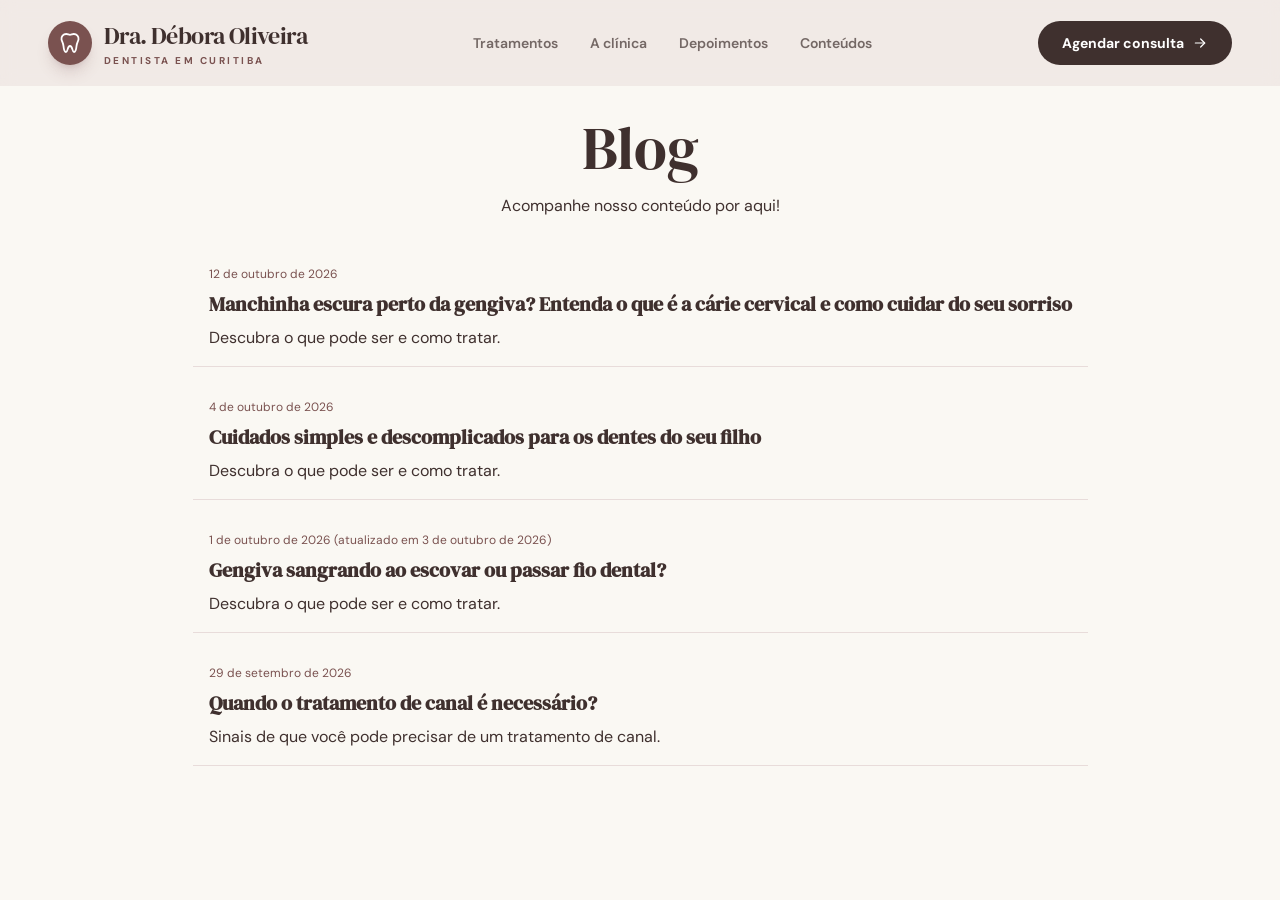
==== commit 5fa924ab: "add post carie cervical" ====
--- a/blog/index.html
+++ b/blog/index.html
@@ -1,2 +1,2 @@
-<!DOCTYPE html><html lang="pt-BR"> <head><meta charset="UTF-8"><meta name="viewport" content="width=device-width"><meta name="description" content="Clínica geral e endodontia (canal) sem pressa, com cuidado e segurança"><meta name="robots" content="noindex, nofollow"><meta property="og:title" content="Dra. Débora Oliveira - Dentista em Curitiba"><meta property="og:description" content="Clínica geral e endodontia (canal) sem pressa, com cuidado e segurança"><meta name="generator" content="Astro v5.18.2"><title>Dra. Débora Oliveira - Dentista em Curitiba</title><link rel="stylesheet" href="/_astro/_slug_.5ViZnZ55.css"></head> <body>  <header class="sticky top-0 z-50 pb-5 bg-mist/50 backdrop-blur-sm"> <div class="pt-5 mx-auto flex max-w-7xl items-center justify-between px-5 md:px-8 lg:px-12"> <a href="/" class="flex items-center gap-3" aria-label="Dra. Débora Oliveira - Dentista em Curitiba"> <span class="grid size-11 place-items-center rounded-full bg-teal text-white shadow-lg shadow-teal/20"> <svg viewBox="0 0 24 24" fill="none" stroke="currentColor" stroke-width="1.8" stroke-linecap="round" stroke-linejoin="round" class="size-6" aria-hidden="true">             <path d="M8.2 3C5.3 3 3 5.5 3.5 8.4c.4 2.3 1.7 3.5 2 6.8.2 2.3.8 5.8 2.5 5.8 2 0 1.2-6 4-6s2 6 4 6c1.7 0 2.3-3.5 2.5-5.8.3-3.3 1.6-4.5 2-6.8C21 5.5 18.7 3 15.8 3c-1.5 0-2.5.8-3.8.8S9.7 3 8.2 3Z"></path>  </svg> </span> <span class="leading-none"> <strong class="font-display text-2xl font-normal tracking-tight">Dra. Débora Oliveira</strong> <span class="mt-1 block text-[0.62rem] font-bold uppercase tracking-[0.25em] text-teal">Dentista em Curitiba</span> </span> </a> <nav class="hidden items-center gap-8 text-sm font-semibold lg:flex" aria-label="Navegação principal"> <a class="nav-link" href="/#tratamentos">Tratamentos</a> <a class="nav-link" href="/#sobre">A clínica</a> <a class="nav-link" href="/#depoimentos">Depoimentos</a> <a class="nav-link" href="/#conteudos">Conteúdos</a> </nav> <a href="#contato" class="hidden items-center gap-2 rounded-full bg-ink px-6 py-3 text-sm font-bold text-white transition hover:-translate-y-0.5 hover:bg-teal lg:flex">
-Agendar consulta <svg viewBox="0 0 24 24" fill="none" stroke="currentColor" stroke-width="1.8" stroke-linecap="round" stroke-linejoin="round" class="size-4" aria-hidden="true"> <path d="M5 12h14"></path><path d="m13 6 6 6-6 6"></path>              </svg> </a> <button id="menu-toggle" class="grid size-11 place-items-center rounded-full border border-ink/10 bg-white/70 backdrop-blur lg:hidden" aria-label="Abrir menu" aria-expanded="false" aria-controls="mobile-menu"> <svg viewBox="0 0 24 24" fill="none" stroke="currentColor" stroke-width="1.8" stroke-linecap="round" stroke-linejoin="round" class="menu-open-icon size-5" aria-hidden="true">         <path d="M4 7h16M4 12h16M4 17h16"></path>      </svg> <svg viewBox="0 0 24 24" fill="none" stroke="currentColor" stroke-width="1.8" stroke-linecap="round" stroke-linejoin="round" class="menu-close-icon hidden size-5" aria-hidden="true">              <path d="M5 5l14 14M19 5 5 19"></path> </svg> </button> </div> <nav id="mobile-menu" class="mx-5 hidden flex-col gap-1 rounded-3xl border border-ink/10 bg-white p-3 shadow-xl lg:hidden" aria-label="Menu móvel"> <a href="#tratamentos" class="mobile-menu-link rounded-2xl px-5 py-3 font-semibold hover:bg-mist"> Tratamentos </a><a href="#sobre" class="mobile-menu-link rounded-2xl px-5 py-3 font-semibold hover:bg-mist"> A clínica </a><a href="#depoimentos" class="mobile-menu-link rounded-2xl px-5 py-3 font-semibold hover:bg-mist"> Depoimentos </a><a href="#conteudos" class="mobile-menu-link rounded-2xl px-5 py-3 font-semibold hover:bg-mist"> Conteúdos </a><a href="#contato" class="mobile-menu-link rounded-2xl px-5 py-3 font-semibold hover:bg-mist"> Agendar consulta </a> </nav> </header> <main class="place-items-center px-8 lg:px-32 py-8 grid gap-8"> <div class="flex flex-col items-center justify-center gap-4"> <h1 class="font-display text-6xl">Blog</h1> <p>Acompanhe nosso conteúdo por aqui!</p> </div> <ul class="grid gap-4"> <li class="border-b border-b-mist p-4 grid gap-2 relative"> <p class="text-teal text-xs"> 4 de outubro de 2026  </p> <h2 class="font-display font-bold text-xl"> <a class="after:absolute after:inset-0" href="/blog/dente-permanente-nasceu-sobre-dente-leite">Cuidados simples e descomplicados para os dentes do seu filho</a> </h2> <p>Descubra o que pode ser e como tratar.</p> </li><li class="border-b border-b-mist p-4 grid gap-2 relative"> <p class="text-teal text-xs"> 1 de outubro de 2026 (atualizado em 3 de outubro de 2026) </p> <h2 class="font-display font-bold text-xl"> <a class="after:absolute after:inset-0" href="/blog/gengiva-sangrando">Gengiva sangrando ao escovar ou passar fio dental?</a> </h2> <p>Descubra o que pode ser e como tratar.</p> </li><li class="border-b border-b-mist p-4 grid gap-2 relative"> <p class="text-teal text-xs"> 29 de setembro de 2026  </p> <h2 class="font-display font-bold text-xl"> <a class="after:absolute after:inset-0" href="/blog/quando-fazer-canal">Quando o tratamento de canal é necessário?</a> </h2> <p>Sinais de que você pode precisar de um tratamento de canal.</p> </li> </ul> </main>  </body></html>+<!DOCTYPE html><html lang="pt-BR"> <head><meta charset="UTF-8"><meta name="viewport" content="width=device-width"><meta name="description" content="Clínica geral e endodontia (canal) sem pressa, com cuidado e segurança"><meta name="robots" content="noindex, nofollow"><meta property="og:title" content="Dra. Débora Oliveira - Dentista em Curitiba"><meta property="og:description" content="Clínica geral e endodontia (canal) sem pressa, com cuidado e segurança"><meta name="generator" content="Astro v5.18.2"><title>Dra. Débora Oliveira - Dentista em Curitiba</title><link rel="stylesheet" href="/_astro/_slug_.C6Ejcd5E.css"></head> <body>  <header class="sticky top-0 z-50 pb-5 bg-mist/50 backdrop-blur-sm"> <div class="pt-5 mx-auto flex max-w-7xl items-center justify-between px-5 md:px-8 lg:px-12"> <a href="/" class="flex items-center gap-3" aria-label="Dra. Débora Oliveira - Dentista em Curitiba"> <span class="grid size-11 place-items-center rounded-full bg-teal text-white shadow-lg shadow-teal/20"> <svg viewBox="0 0 24 24" fill="none" stroke="currentColor" stroke-width="1.8" stroke-linecap="round" stroke-linejoin="round" class="size-6" aria-hidden="true">             <path d="M8.2 3C5.3 3 3 5.5 3.5 8.4c.4 2.3 1.7 3.5 2 6.8.2 2.3.8 5.8 2.5 5.8 2 0 1.2-6 4-6s2 6 4 6c1.7 0 2.3-3.5 2.5-5.8.3-3.3 1.6-4.5 2-6.8C21 5.5 18.7 3 15.8 3c-1.5 0-2.5.8-3.8.8S9.7 3 8.2 3Z"></path>  </svg> </span> <span class="leading-none"> <strong class="font-display text-2xl font-normal tracking-tight">Dra. Débora Oliveira</strong> <span class="mt-1 block text-[0.62rem] font-bold uppercase tracking-[0.25em] text-teal">Dentista em Curitiba</span> </span> </a> <nav class="hidden items-center gap-8 text-sm font-semibold lg:flex" aria-label="Navegação principal"> <a class="nav-link" href="/#tratamentos">Tratamentos</a> <a class="nav-link" href="/#sobre">A clínica</a> <a class="nav-link" href="/#depoimentos">Depoimentos</a> <a class="nav-link" href="/#conteudos">Conteúdos</a> </nav> <a href="#contato" class="hidden items-center gap-2 rounded-full bg-ink px-6 py-3 text-sm font-bold text-white transition hover:-translate-y-0.5 hover:bg-teal lg:flex">
+Agendar consulta <svg viewBox="0 0 24 24" fill="none" stroke="currentColor" stroke-width="1.8" stroke-linecap="round" stroke-linejoin="round" class="size-4" aria-hidden="true"> <path d="M5 12h14"></path><path d="m13 6 6 6-6 6"></path>              </svg> </a> <button id="menu-toggle" class="grid size-11 place-items-center rounded-full border border-ink/10 bg-white/70 backdrop-blur lg:hidden" aria-label="Abrir menu" aria-expanded="false" aria-controls="mobile-menu"> <svg viewBox="0 0 24 24" fill="none" stroke="currentColor" stroke-width="1.8" stroke-linecap="round" stroke-linejoin="round" class="menu-open-icon size-5" aria-hidden="true">         <path d="M4 7h16M4 12h16M4 17h16"></path>      </svg> <svg viewBox="0 0 24 24" fill="none" stroke="currentColor" stroke-width="1.8" stroke-linecap="round" stroke-linejoin="round" class="menu-close-icon hidden size-5" aria-hidden="true">              <path d="M5 5l14 14M19 5 5 19"></path> </svg> </button> </div> <nav id="mobile-menu" class="mx-5 hidden flex-col gap-1 rounded-3xl border border-ink/10 bg-white p-3 shadow-xl lg:hidden" aria-label="Menu móvel"> <a href="#tratamentos" class="mobile-menu-link rounded-2xl px-5 py-3 font-semibold hover:bg-mist"> Tratamentos </a><a href="#sobre" class="mobile-menu-link rounded-2xl px-5 py-3 font-semibold hover:bg-mist"> A clínica </a><a href="#depoimentos" class="mobile-menu-link rounded-2xl px-5 py-3 font-semibold hover:bg-mist"> Depoimentos </a><a href="#conteudos" class="mobile-menu-link rounded-2xl px-5 py-3 font-semibold hover:bg-mist"> Conteúdos </a><a href="#contato" class="mobile-menu-link rounded-2xl px-5 py-3 font-semibold hover:bg-mist"> Agendar consulta </a> </nav> </header> <main class="place-items-center px-8 lg:px-32 py-8 grid gap-8"> <div class="flex flex-col items-center justify-center gap-4"> <h1 class="font-display text-6xl">Blog</h1> <p>Acompanhe nosso conteúdo por aqui!</p> </div> <ul class="grid gap-4"> <li class="border-b border-b-mist p-4 grid gap-2 relative"> <p class="text-teal text-xs"> 12 de outubro de 2026  </p> <h2 class="font-display font-bold text-xl"> <a class="after:absolute after:inset-0" href="/blog/carie-cervical-o-que-é-e-como-evitar">Manchinha escura perto da gengiva? Entenda o que é a cárie cervical e como cuidar do seu sorriso</a> </h2> <p>Descubra o que pode ser e como tratar.</p> </li><li class="border-b border-b-mist p-4 grid gap-2 relative"> <p class="text-teal text-xs"> 4 de outubro de 2026  </p> <h2 class="font-display font-bold text-xl"> <a class="after:absolute after:inset-0" href="/blog/dente-permanente-nasceu-sobre-dente-leite">Cuidados simples e descomplicados para os dentes do seu filho</a> </h2> <p>Descubra o que pode ser e como tratar.</p> </li><li class="border-b border-b-mist p-4 grid gap-2 relative"> <p class="text-teal text-xs"> 1 de outubro de 2026 (atualizado em 3 de outubro de 2026) </p> <h2 class="font-display font-bold text-xl"> <a class="after:absolute after:inset-0" href="/blog/gengiva-sangrando">Gengiva sangrando ao escovar ou passar fio dental?</a> </h2> <p>Descubra o que pode ser e como tratar.</p> </li><li class="border-b border-b-mist p-4 grid gap-2 relative"> <p class="text-teal text-xs"> 29 de setembro de 2026  </p> <h2 class="font-display font-bold text-xl"> <a class="after:absolute after:inset-0" href="/blog/quando-fazer-canal">Quando o tratamento de canal é necessário?</a> </h2> <p>Sinais de que você pode precisar de um tratamento de canal.</p> </li> </ul> </main>  </body></html>
--- a/_astro/_slug_.C6Ejcd5E.css
+++ b/_astro/_slug_.C6Ejcd5E.css
@@ -0,0 +1 @@
+@import"https://fonts.googleapis.com/css2?family=DM+Sans:wght@400;500;600;700&family=DM+Serif+Display:ital@0;1&display=swap";/*! tailwindcss v4.2.2 | MIT License | https://tailwindcss.com */@layer properties{@supports (((-webkit-hyphens:none)) and (not (margin-trim:inline))) or ((-moz-orient:inline) and (not (color:rgb(from red r g b)))){*,:before,:after,::backdrop{--tw-rotate-x:initial;--tw-rotate-y:initial;--tw-rotate-z:initial;--tw-skew-x:initial;--tw-skew-y:initial;--tw-space-y-reverse:0;--tw-divide-y-reverse:0;--tw-border-style:solid;--tw-gradient-position:initial;--tw-gradient-from:#0000;--tw-gradient-via:#0000;--tw-gradient-to:#0000;--tw-gradient-stops:initial;--tw-gradient-via-stops:initial;--tw-gradient-from-position:0%;--tw-gradient-via-position:50%;--tw-gradient-to-position:100%;--tw-leading:initial;--tw-font-weight:initial;--tw-tracking:initial;--tw-shadow:0 0 #0000;--tw-shadow-color:initial;--tw-shadow-alpha:100%;--tw-inset-shadow:0 0 #0000;--tw-inset-shadow-color:initial;--tw-inset-shadow-alpha:100%;--tw-ring-color:initial;--tw-ring-shadow:0 0 #0000;--tw-inset-ring-color:initial;--tw-inset-ring-shadow:0 0 #0000;--tw-ring-inset:initial;--tw-ring-offset-width:0px;--tw-ring-offset-color:#fff;--tw-ring-offset-shadow:0 0 #0000;--tw-blur:initial;--tw-brightness:initial;--tw-contrast:initial;--tw-grayscale:initial;--tw-hue-rotate:initial;--tw-invert:initial;--tw-opacity:initial;--tw-saturate:initial;--tw-sepia:initial;--tw-drop-shadow:initial;--tw-drop-shadow-color:initial;--tw-drop-shadow-alpha:100%;--tw-drop-shadow-size:initial;--tw-backdrop-blur:initial;--tw-backdrop-brightness:initial;--tw-backdrop-contrast:initial;--tw-backdrop-grayscale:initial;--tw-backdrop-hue-rotate:initial;--tw-backdrop-invert:initial;--tw-backdrop-opacity:initial;--tw-backdrop-saturate:initial;--tw-backdrop-sepia:initial;--tw-duration:initial;--tw-translate-x:0;--tw-translate-y:0;--tw-translate-z:0;--tw-content:""}}}@layer theme{:root,:host{--font-sans:"DM Sans", sans-serif;--font-mono:ui-monospace, SFMono-Regular, Menlo, Monaco, Consolas, "Liberation Mono", "Courier New", monospace;--color-white:#fff;--spacing:.25rem;--container-xs:20rem;--container-sm:24rem;--container-xl:36rem;--container-2xl:42rem;--container-3xl:48rem;--container-4xl:56rem;--container-6xl:72rem;--container-7xl:80rem;--text-xs:.75rem;--text-xs--line-height:calc(1 / .75);--text-sm:.875rem;--text-sm--line-height:calc(1.25 / .875);--text-base:1rem;--text-base--line-height: 1.5 ;--text-lg:1.125rem;--text-lg--line-height:calc(1.75 / 1.125);--text-xl:1.25rem;--text-xl--line-height:calc(1.75 / 1.25);--text-2xl:1.5rem;--text-2xl--line-height:calc(2 / 1.5);--text-3xl:1.875rem;--text-3xl--line-height: 1.2 ;--text-4xl:2.25rem;--text-4xl--line-height:calc(2.5 / 2.25);--text-5xl:3rem;--text-5xl--line-height:1;--text-6xl:3.75rem;--text-6xl--line-height:1;--text-7xl:4.5rem;--text-7xl--line-height:1;--font-weight-light:300;--font-weight-normal:400;--font-weight-semibold:600;--font-weight-bold:700;--tracking-tight:-.025em;--tracking-wider:.05em;--tracking-widest:.1em;--leading-tight:1.25;--leading-snug:1.375;--leading-relaxed:1.625;--radius-md:.375rem;--radius-xl:.75rem;--radius-2xl:1rem;--radius-3xl:1.5rem;--radius-4xl:2rem;--blur-sm:8px;--default-transition-duration:.15s;--default-transition-timing-function:cubic-bezier(.4, 0, .2, 1);--default-font-family:var(--font-sans);--default-mono-font-family:var(--font-mono);--font-display:"DM Serif Display", serif;--color-ink:#3f302e;--color-teal:#7a5250;--color-teal-light:#dad5c6;--color-coral:#ad7f70;--color-coral-light:#dad5c6;--color-coral-dark:#7a5250;--color-mist:#e8dcda;--color-surface:#faf8f3}}@layer base{*,:after,:before,::backdrop{box-sizing:border-box;border:0 solid;margin:0;padding:0}::file-selector-button{box-sizing:border-box;border:0 solid;margin:0;padding:0}html,:host{-webkit-text-size-adjust:100%;tab-size:4;line-height:1.5;font-family:var(--default-font-family,ui-sans-serif, system-ui, sans-serif, "Apple Color Emoji", "Segoe UI Emoji", "Segoe UI Symbol", "Noto Color Emoji");font-feature-settings:var(--default-font-feature-settings,normal);font-variation-settings:var(--default-font-variation-settings,normal);-webkit-tap-highlight-color:transparent}hr{height:0;color:inherit;border-top-width:1px}abbr:where([title]){-webkit-text-decoration:underline dotted;text-decoration:underline dotted}h1,h2,h3,h4,h5,h6{font-size:inherit;font-weight:inherit}a{color:inherit;-webkit-text-decoration:inherit;text-decoration:inherit}b,strong{font-weight:bolder}code,kbd,samp,pre{font-family:var(--default-mono-font-family,ui-monospace, SFMono-Regular, Menlo, Monaco, Consolas, "Liberation Mono", "Courier New", monospace);font-feature-settings:var(--default-mono-font-feature-settings,normal);font-variation-settings:var(--default-mono-font-variation-settings,normal);font-size:1em}small{font-size:80%}sub,sup{vertical-align:baseline;font-size:75%;line-height:0;position:relative}sub{bottom:-.25em}sup{top:-.5em}table{text-indent:0;border-color:inherit;border-collapse:collapse}:-moz-focusring{outline:auto}progress{vertical-align:baseline}summary{display:list-item}ol,ul,menu{list-style:none}img,svg,video,canvas,audio,iframe,embed,object{vertical-align:middle;display:block}img,video{max-width:100%;height:auto}button,input,select,optgroup,textarea{font:inherit;font-feature-settings:inherit;font-variation-settings:inherit;letter-spacing:inherit;color:inherit;opacity:1;background-color:#0000;border-radius:0}::file-selector-button{font:inherit;font-feature-settings:inherit;font-variation-settings:inherit;letter-spacing:inherit;color:inherit;opacity:1;background-color:#0000;border-radius:0}:where(select:is([multiple],[size])) optgroup{font-weight:bolder}:where(select:is([multiple],[size])) optgroup option{padding-inline-start:20px}::file-selector-button{margin-inline-end:4px}::placeholder{opacity:1}@supports (not ((-webkit-appearance:-apple-pay-button))) or (contain-intrinsic-size:1px){::placeholder{color:currentColor}@supports (color:color-mix(in lab,red,red)){::placeholder{color:color-mix(in oklab,currentcolor 50%,transparent)}}}textarea{resize:vertical}::-webkit-search-decoration{-webkit-appearance:none}::-webkit-date-and-time-value{min-height:1lh;text-align:inherit}::-webkit-datetime-edit{display:inline-flex}::-webkit-datetime-edit-fields-wrapper{padding:0}::-webkit-datetime-edit{padding-block:0}::-webkit-datetime-edit-year-field{padding-block:0}::-webkit-datetime-edit-month-field{padding-block:0}::-webkit-datetime-edit-day-field{padding-block:0}::-webkit-datetime-edit-hour-field{padding-block:0}::-webkit-datetime-edit-minute-field{padding-block:0}::-webkit-datetime-edit-second-field{padding-block:0}::-webkit-datetime-edit-millisecond-field{padding-block:0}::-webkit-datetime-edit-meridiem-field{padding-block:0}::-webkit-calendar-picker-indicator{line-height:1}:-moz-ui-invalid{box-shadow:none}button,input:where([type=button],[type=reset],[type=submit]){appearance:button}::file-selector-button{appearance:button}::-webkit-inner-spin-button{height:auto}::-webkit-outer-spin-button{height:auto}[hidden]:where(:not([hidden=until-found])){display:none!important}}@layer components;@layer utilities{.pointer-events-none{pointer-events:none}.absolute{position:absolute}.relative{position:relative}.sticky{position:sticky}.inset-0{inset:calc(var(--spacing) * 0)}.start{inset-inline-start:var(--spacing)}.-top-28{top:calc(var(--spacing) * -28)}.top-0{top:calc(var(--spacing) * 0)}.top-6{top:calc(var(--spacing) * 6)}.top-14{top:calc(var(--spacing) * 14)}.top-32{top:calc(var(--spacing) * 32)}.top-56{top:calc(var(--spacing) * 56)}.-right-3{right:calc(var(--spacing) * -3)}.-right-28{right:calc(var(--spacing) * -28)}.right-1\/3{right:33.3333%}.right-5{right:calc(var(--spacing) * 5)}.right-6{right:calc(var(--spacing) * 6)}.-bottom-5{bottom:calc(var(--spacing) * -5)}.-bottom-7{bottom:calc(var(--spacing) * -7)}.bottom-8{bottom:calc(var(--spacing) * 8)}.-left-28{left:calc(var(--spacing) * -28)}.left-0{left:calc(var(--spacing) * 0)}.left-10{left:calc(var(--spacing) * 10)}.z-10{z-index:10}.z-50{z-index:50}.mx-5{margin-inline:calc(var(--spacing) * 5)}.mx-auto{margin-inline:auto}.mt-0\.5{margin-top:calc(var(--spacing) * .5)}.mt-1{margin-top:calc(var(--spacing) * 1)}.mt-3{margin-top:calc(var(--spacing) * 3)}.mt-4{margin-top:calc(var(--spacing) * 4)}.mt-5{margin-top:calc(var(--spacing) * 5)}.mt-6{margin-top:calc(var(--spacing) * 6)}.mt-7{margin-top:calc(var(--spacing) * 7)}.mt-8{margin-top:calc(var(--spacing) * 8)}.mt-9{margin-top:calc(var(--spacing) * 9)}.mt-10{margin-top:calc(var(--spacing) * 10)}.mt-12{margin-top:calc(var(--spacing) * 12)}.mt-14{margin-top:calc(var(--spacing) * 14)}.mb-2{margin-bottom:calc(var(--spacing) * 2)}.mb-6{margin-bottom:calc(var(--spacing) * 6)}.mb-8{margin-bottom:calc(var(--spacing) * 8)}.mb-12{margin-bottom:calc(var(--spacing) * 12)}.mb-16{margin-bottom:calc(var(--spacing) * 16)}.ml-auto{margin-left:auto}.block{display:block}.flex{display:flex}.grid{display:grid}.hidden{display:none}.inline-flex{display:inline-flex}.aspect-5\/4{aspect-ratio:5/4}.aspect-16\/8{aspect-ratio:16/8}.aspect-\[4\/5\]{aspect-ratio:4/5}.size-2{width:calc(var(--spacing) * 2);height:calc(var(--spacing) * 2)}.size-3\.5{width:calc(var(--spacing) * 3.5);height:calc(var(--spacing) * 3.5)}.size-4{width:calc(var(--spacing) * 4);height:calc(var(--spacing) * 4)}.size-5{width:calc(var(--spacing) * 5);height:calc(var(--spacing) * 5)}.size-6{width:calc(var(--spacing) * 6);height:calc(var(--spacing) * 6)}.size-7{width:calc(var(--spacing) * 7);height:calc(var(--spacing) * 7)}.size-8{width:calc(var(--spacing) * 8);height:calc(var(--spacing) * 8)}.size-10{width:calc(var(--spacing) * 10);height:calc(var(--spacing) * 10)}.size-11{width:calc(var(--spacing) * 11);height:calc(var(--spacing) * 11)}.size-12{width:calc(var(--spacing) * 12);height:calc(var(--spacing) * 12)}.size-14{width:calc(var(--spacing) * 14);height:calc(var(--spacing) * 14)}.size-16{width:calc(var(--spacing) * 16);height:calc(var(--spacing) * 16)}.size-72{width:calc(var(--spacing) * 72);height:calc(var(--spacing) * 72)}.size-80{width:calc(var(--spacing) * 80);height:calc(var(--spacing) * 80)}.h-16{height:calc(var(--spacing) * 16)}.h-full{height:100%}.max-h-120{max-height:calc(var(--spacing) * 120)}.min-h-\[52rem\]{min-height:52rem}.w-16{width:calc(var(--spacing) * 16)}.w-\[88\%\]{width:88%}.w-full{width:100%}.max-w-2xl{max-width:var(--container-2xl)}.max-w-3xl{max-width:var(--container-3xl)}.max-w-4xl{max-width:var(--container-4xl)}.max-w-6xl{max-width:var(--container-6xl)}.max-w-7xl{max-width:var(--container-7xl)}.max-w-\[15rem\]{max-width:15rem}.max-w-sm{max-width:var(--container-sm)}.max-w-xl{max-width:var(--container-xl)}.max-w-xs{max-width:var(--container-xs)}.min-w-64{min-width:calc(var(--spacing) * 64)}.flex-1{flex:1}.shrink-0{flex-shrink:0}.transform{transform:var(--tw-rotate-x,) var(--tw-rotate-y,) var(--tw-rotate-z,) var(--tw-skew-x,) var(--tw-skew-y,)}.cursor-pointer{cursor:pointer}.scroll-mt-10{scroll-margin-top:calc(var(--spacing) * 10)}.scroll-mt-20{scroll-margin-top:calc(var(--spacing) * 20)}.list-none{list-style-type:none}.grid-cols-1{grid-template-columns:repeat(1,minmax(0,1fr))}.grid-cols-\[3\.5rem_1fr_auto\]{grid-template-columns:3.5rem 1fr auto}.flex-col{flex-direction:column}.flex-wrap{flex-wrap:wrap}.place-items-center{place-items:center}.items-center{align-items:center}.justify-between{justify-content:space-between}.justify-center{justify-content:center}.gap-1{gap:calc(var(--spacing) * 1)}.gap-2{gap:calc(var(--spacing) * 2)}.gap-3{gap:calc(var(--spacing) * 3)}.gap-4{gap:calc(var(--spacing) * 4)}.gap-5{gap:calc(var(--spacing) * 5)}.gap-6{gap:calc(var(--spacing) * 6)}.gap-8{gap:calc(var(--spacing) * 8)}.gap-10{gap:calc(var(--spacing) * 10)}.gap-12{gap:calc(var(--spacing) * 12)}.gap-14{gap:calc(var(--spacing) * 14)}:where(.space-y-3>:not(:last-child)){--tw-space-y-reverse:0;margin-block-start:calc(calc(var(--spacing) * 3) * var(--tw-space-y-reverse));margin-block-end:calc(calc(var(--spacing) * 3) * calc(1 - var(--tw-space-y-reverse)))}.gap-x-7{column-gap:calc(var(--spacing) * 7)}.gap-y-2{row-gap:calc(var(--spacing) * 2)}.gap-y-3{row-gap:calc(var(--spacing) * 3)}:where(.divide-y>:not(:last-child)){--tw-divide-y-reverse:0;border-bottom-style:var(--tw-border-style);border-top-style:var(--tw-border-style);border-top-width:calc(1px * var(--tw-divide-y-reverse));border-bottom-width:calc(1px * calc(1 - var(--tw-divide-y-reverse)))}:where(.divide-ink\/10>:not(:last-child)){border-color:#3f302e1a}@supports (color:color-mix(in lab,red,red)){:where(.divide-ink\/10>:not(:last-child)){border-color:color-mix(in oklab,var(--color-ink) 10%,transparent)}}.overflow-hidden{overflow:hidden}.rounded-2xl{border-radius:var(--radius-2xl)}.rounded-3xl{border-radius:var(--radius-3xl)}.rounded-4xl{border-radius:var(--radius-4xl)}.rounded-\[2\.5rem\]{border-radius:2.5rem}.rounded-\[3\.5rem_3\.5rem_10rem_3\.5rem\]{border-radius:3.5rem 3.5rem 10rem}.rounded-full{border-radius:3.40282e38px}.rounded-md{border-radius:var(--radius-md)}.rounded-xl{border-radius:var(--radius-xl)}.border{border-style:var(--tw-border-style);border-width:1px}.border-\[3rem\]{border-style:var(--tw-border-style);border-width:3rem}.border-y{border-block-style:var(--tw-border-style);border-block-width:1px}.border-t{border-top-style:var(--tw-border-style);border-top-width:1px}.border-b{border-bottom-style:var(--tw-border-style);border-bottom-width:1px}.border-ink\/8{border-color:#3f302e14}@supports (color:color-mix(in lab,red,red)){.border-ink\/8{border-color:color-mix(in oklab,var(--color-ink) 8%,transparent)}}.border-ink\/10{border-color:#3f302e1a}@supports (color:color-mix(in lab,red,red)){.border-ink\/10{border-color:color-mix(in oklab,var(--color-ink) 10%,transparent)}}.border-ink\/15{border-color:#3f302e26}@supports (color:color-mix(in lab,red,red)){.border-ink\/15{border-color:color-mix(in oklab,var(--color-ink) 15%,transparent)}}.border-teal\/15{border-color:#7a525026}@supports (color:color-mix(in lab,red,red)){.border-teal\/15{border-color:color-mix(in oklab,var(--color-teal) 15%,transparent)}}.border-transparent{border-color:#0000}.border-white\/5{border-color:#ffffff0d}@supports (color:color-mix(in lab,red,red)){.border-white\/5{border-color:color-mix(in oklab,var(--color-white) 5%,transparent)}}.border-white\/10{border-color:#ffffff1a}@supports (color:color-mix(in lab,red,red)){.border-white\/10{border-color:color-mix(in oklab,var(--color-white) 10%,transparent)}}.border-b-mist{border-bottom-color:var(--color-mist)}.bg-coral{background-color:var(--color-coral)}.bg-coral\/20{background-color:#ad7f7033}@supports (color:color-mix(in lab,red,red)){.bg-coral\/20{background-color:color-mix(in oklab,var(--color-coral) 20%,transparent)}}.bg-coral\/70{background-color:#ad7f70b3}@supports (color:color-mix(in lab,red,red)){.bg-coral\/70{background-color:color-mix(in oklab,var(--color-coral) 70%,transparent)}}.bg-ink{background-color:var(--color-ink)}.bg-mist{background-color:var(--color-mist)}.bg-mist\/50{background-color:#e8dcda80}@supports (color:color-mix(in lab,red,red)){.bg-mist\/50{background-color:color-mix(in oklab,var(--color-mist) 50%,transparent)}}.bg-surface{background-color:var(--color-surface)}.bg-teal{background-color:var(--color-teal)}.bg-teal-light\/15{background-color:#dad5c626}@supports (color:color-mix(in lab,red,red)){.bg-teal-light\/15{background-color:color-mix(in oklab,var(--color-teal-light) 15%,transparent)}}.bg-white{background-color:var(--color-white)}.bg-white\/15{background-color:#ffffff26}@supports (color:color-mix(in lab,red,red)){.bg-white\/15{background-color:color-mix(in oklab,var(--color-white) 15%,transparent)}}.bg-white\/60{background-color:#fff9}@supports (color:color-mix(in lab,red,red)){.bg-white\/60{background-color:color-mix(in oklab,var(--color-white) 60%,transparent)}}.bg-white\/70{background-color:#ffffffb3}@supports (color:color-mix(in lab,red,red)){.bg-white\/70{background-color:color-mix(in oklab,var(--color-white) 70%,transparent)}}.bg-gradient-to-t{--tw-gradient-position:to top in oklab;background-image:linear-gradient(var(--tw-gradient-stops))}.from-ink\/20{--tw-gradient-from:#3f302e33}@supports (color:color-mix(in lab,red,red)){.from-ink\/20{--tw-gradient-from:color-mix(in oklab, var(--color-ink) 20%, transparent)}}.from-ink\/20{--tw-gradient-stops:var(--tw-gradient-via-stops,var(--tw-gradient-position), var(--tw-gradient-from) var(--tw-gradient-from-position), var(--tw-gradient-to) var(--tw-gradient-to-position))}.via-transparent{--tw-gradient-via:transparent;--tw-gradient-via-stops:var(--tw-gradient-position), var(--tw-gradient-from) var(--tw-gradient-from-position), var(--tw-gradient-via) var(--tw-gradient-via-position), var(--tw-gradient-to) var(--tw-gradient-to-position);--tw-gradient-stops:var(--tw-gradient-via-stops)}.to-transparent{--tw-gradient-to:transparent;--tw-gradient-stops:var(--tw-gradient-via-stops,var(--tw-gradient-position), var(--tw-gradient-from) var(--tw-gradient-from-position), var(--tw-gradient-to) var(--tw-gradient-to-position))}.object-cover{object-fit:cover}.object-center{object-position:center}.p-3{padding:calc(var(--spacing) * 3)}.p-4{padding:calc(var(--spacing) * 4)}.p-5{padding:calc(var(--spacing) * 5)}.p-7{padding:calc(var(--spacing) * 7)}.p-8{padding:calc(var(--spacing) * 8)}.px-4{padding-inline:calc(var(--spacing) * 4)}.px-5{padding-inline:calc(var(--spacing) * 5)}.px-6{padding-inline:calc(var(--spacing) * 6)}.px-7{padding-inline:calc(var(--spacing) * 7)}.px-8{padding-inline:calc(var(--spacing) * 8)}.py-1{padding-block:calc(var(--spacing) * 1)}.py-2{padding-block:calc(var(--spacing) * 2)}.py-3{padding-block:calc(var(--spacing) * 3)}.py-4{padding-block:calc(var(--spacing) * 4)}.py-5{padding-block:calc(var(--spacing) * 5)}.py-6{padding-block:calc(var(--spacing) * 6)}.py-7{padding-block:calc(var(--spacing) * 7)}.py-8{padding-block:calc(var(--spacing) * 8)}.py-16{padding-block:calc(var(--spacing) * 16)}.py-24{padding-block:calc(var(--spacing) * 24)}.pt-4{padding-top:calc(var(--spacing) * 4)}.pt-5{padding-top:calc(var(--spacing) * 5)}.pt-7{padding-top:calc(var(--spacing) * 7)}.pt-8{padding-top:calc(var(--spacing) * 8)}.pt-10{padding-top:calc(var(--spacing) * 10)}.pt-20{padding-top:calc(var(--spacing) * 20)}.pr-10{padding-right:calc(var(--spacing) * 10)}.pb-5{padding-bottom:calc(var(--spacing) * 5)}.pb-6{padding-bottom:calc(var(--spacing) * 6)}.pb-8{padding-bottom:calc(var(--spacing) * 8)}.pb-14{padding-bottom:calc(var(--spacing) * 14)}.pb-16{padding-bottom:calc(var(--spacing) * 16)}.text-center{text-align:center}.text-left{text-align:left}.font-display{font-family:var(--font-display)}.text-2xl{font-size:var(--text-2xl);line-height:var(--tw-leading,var(--text-2xl--line-height))}.text-3xl{font-size:var(--text-3xl);line-height:var(--tw-leading,var(--text-3xl--line-height))}.text-4xl{font-size:var(--text-4xl);line-height:var(--tw-leading,var(--text-4xl--line-height))}.text-5xl{font-size:var(--text-5xl);line-height:var(--tw-leading,var(--text-5xl--line-height))}.text-6xl{font-size:var(--text-6xl);line-height:var(--tw-leading,var(--text-6xl--line-height))}.text-base{font-size:var(--text-base);line-height:var(--tw-leading,var(--text-base--line-height))}.text-lg{font-size:var(--text-lg);line-height:var(--tw-leading,var(--text-lg--line-height))}.text-sm{font-size:var(--text-sm);line-height:var(--tw-leading,var(--text-sm--line-height))}.text-xl{font-size:var(--text-xl);line-height:var(--tw-leading,var(--text-xl--line-height))}.text-xs{font-size:var(--text-xs);line-height:var(--tw-leading,var(--text-xs--line-height))}.text-\[0\.55rem\]{font-size:.55rem}.text-\[0\.62rem\]{font-size:.62rem}.leading-\[0\.98\]{--tw-leading:.98;line-height:.98}.leading-none{--tw-leading:1;line-height:1}.leading-relaxed{--tw-leading:var(--leading-relaxed);line-height:var(--leading-relaxed)}.leading-snug{--tw-leading:var(--leading-snug);line-height:var(--leading-snug)}.leading-tight{--tw-leading:var(--leading-tight);line-height:var(--leading-tight)}.font-bold{--tw-font-weight:var(--font-weight-bold);font-weight:var(--font-weight-bold)}.font-light{--tw-font-weight:var(--font-weight-light);font-weight:var(--font-weight-light)}.font-normal{--tw-font-weight:var(--font-weight-normal);font-weight:var(--font-weight-normal)}.font-semibold{--tw-font-weight:var(--font-weight-semibold);font-weight:var(--font-weight-semibold)}.tracking-\[0\.22em\]{--tw-tracking:.22em;letter-spacing:.22em}.tracking-\[0\.25em\]{--tw-tracking:.25em;letter-spacing:.25em}.tracking-tight{--tw-tracking:var(--tracking-tight);letter-spacing:var(--tracking-tight)}.tracking-wider{--tw-tracking:var(--tracking-wider);letter-spacing:var(--tracking-wider)}.tracking-widest{--tw-tracking:var(--tracking-widest);letter-spacing:var(--tracking-widest)}.text-coral{color:var(--color-coral)}.text-coral-dark{color:var(--color-coral-dark)}.text-coral-light{color:var(--color-coral-light)}.text-ink{color:var(--color-ink)}.text-ink\/20{color:#3f302e33}@supports (color:color-mix(in lab,red,red)){.text-ink\/20{color:color-mix(in oklab,var(--color-ink) 20%,transparent)}}.text-ink\/25{color:#3f302e40}@supports (color:color-mix(in lab,red,red)){.text-ink\/25{color:color-mix(in oklab,var(--color-ink) 25%,transparent)}}.text-ink\/45{color:#3f302e73}@supports (color:color-mix(in lab,red,red)){.text-ink\/45{color:color-mix(in oklab,var(--color-ink) 45%,transparent)}}.text-ink\/50{color:#3f302e80}@supports (color:color-mix(in lab,red,red)){.text-ink\/50{color:color-mix(in oklab,var(--color-ink) 50%,transparent)}}.text-ink\/55{color:#3f302e8c}@supports (color:color-mix(in lab,red,red)){.text-ink\/55{color:color-mix(in oklab,var(--color-ink) 55%,transparent)}}.text-ink\/60{color:#3f302e99}@supports (color:color-mix(in lab,red,red)){.text-ink\/60{color:color-mix(in oklab,var(--color-ink) 60%,transparent)}}.text-ink\/65{color:#3f302ea6}@supports (color:color-mix(in lab,red,red)){.text-ink\/65{color:color-mix(in oklab,var(--color-ink) 65%,transparent)}}.text-teal{color:var(--color-teal)}.text-teal-light{color:var(--color-teal-light)}.text-white{color:var(--color-white)}.text-white\/35{color:#ffffff59}@supports (color:color-mix(in lab,red,red)){.text-white\/35{color:color-mix(in oklab,var(--color-white) 35%,transparent)}}.text-white\/45{color:#ffffff73}@supports (color:color-mix(in lab,red,red)){.text-white\/45{color:color-mix(in oklab,var(--color-white) 45%,transparent)}}.text-white\/60{color:#fff9}@supports (color:color-mix(in lab,red,red)){.text-white\/60{color:color-mix(in oklab,var(--color-white) 60%,transparent)}}.text-white\/65{color:#ffffffa6}@supports (color:color-mix(in lab,red,red)){.text-white\/65{color:color-mix(in oklab,var(--color-white) 65%,transparent)}}.text-white\/75{color:#ffffffbf}@supports (color:color-mix(in lab,red,red)){.text-white\/75{color:color-mix(in oklab,var(--color-white) 75%,transparent)}}.uppercase{text-transform:uppercase}.shadow-2xl{--tw-shadow:0 25px 50px -12px var(--tw-shadow-color,#00000040);box-shadow:var(--tw-inset-shadow),var(--tw-inset-ring-shadow),var(--tw-ring-offset-shadow),var(--tw-ring-shadow),var(--tw-shadow)}.shadow-lg{--tw-shadow:0 10px 15px -3px var(--tw-shadow-color,#0000001a), 0 4px 6px -4px var(--tw-shadow-color,#0000001a);box-shadow:var(--tw-inset-shadow),var(--tw-inset-ring-shadow),var(--tw-ring-offset-shadow),var(--tw-ring-shadow),var(--tw-shadow)}.shadow-xl{--tw-shadow:0 20px 25px -5px var(--tw-shadow-color,#0000001a), 0 8px 10px -6px var(--tw-shadow-color,#0000001a);box-shadow:var(--tw-inset-shadow),var(--tw-inset-ring-shadow),var(--tw-ring-offset-shadow),var(--tw-ring-shadow),var(--tw-shadow)}.shadow-ink\/10{--tw-shadow-color:#3f302e1a}@supports (color:color-mix(in lab,red,red)){.shadow-ink\/10{--tw-shadow-color:color-mix(in oklab, color-mix(in oklab, var(--color-ink) 10%, transparent) var(--tw-shadow-alpha), transparent)}}.shadow-ink\/20{--tw-shadow-color:#3f302e33}@supports (color:color-mix(in lab,red,red)){.shadow-ink\/20{--tw-shadow-color:color-mix(in oklab, color-mix(in oklab, var(--color-ink) 20%, transparent) var(--tw-shadow-alpha), transparent)}}.shadow-teal{--tw-shadow-color:#7a5250}@supports (color:color-mix(in lab,red,red)){.shadow-teal{--tw-shadow-color:color-mix(in oklab, var(--color-teal) var(--tw-shadow-alpha), transparent)}}.shadow-teal\/20{--tw-shadow-color:#7a525033}@supports (color:color-mix(in lab,red,red)){.shadow-teal\/20{--tw-shadow-color:color-mix(in oklab, color-mix(in oklab, var(--color-teal) 20%, transparent) var(--tw-shadow-alpha), transparent)}}.filter{filter:var(--tw-blur,) var(--tw-brightness,) var(--tw-contrast,) var(--tw-grayscale,) var(--tw-hue-rotate,) var(--tw-invert,) var(--tw-saturate,) var(--tw-sepia,) var(--tw-drop-shadow,)}.backdrop-blur{--tw-backdrop-blur:blur(8px);-webkit-backdrop-filter:var(--tw-backdrop-blur,) var(--tw-backdrop-brightness,) var(--tw-backdrop-contrast,) var(--tw-backdrop-grayscale,) var(--tw-backdrop-hue-rotate,) var(--tw-backdrop-invert,) var(--tw-backdrop-opacity,) var(--tw-backdrop-saturate,) var(--tw-backdrop-sepia,);backdrop-filter:var(--tw-backdrop-blur,) var(--tw-backdrop-brightness,) var(--tw-backdrop-contrast,) var(--tw-backdrop-grayscale,) var(--tw-backdrop-hue-rotate,) var(--tw-backdrop-invert,) var(--tw-backdrop-opacity,) var(--tw-backdrop-saturate,) var(--tw-backdrop-sepia,)}.backdrop-blur-sm{--tw-backdrop-blur:blur(var(--blur-sm));-webkit-backdrop-filter:var(--tw-backdrop-blur,) var(--tw-backdrop-brightness,) var(--tw-backdrop-contrast,) var(--tw-backdrop-grayscale,) var(--tw-backdrop-hue-rotate,) var(--tw-backdrop-invert,) var(--tw-backdrop-opacity,) var(--tw-backdrop-saturate,) var(--tw-backdrop-sepia,);backdrop-filter:var(--tw-backdrop-blur,) var(--tw-backdrop-brightness,) var(--tw-backdrop-contrast,) var(--tw-backdrop-grayscale,) var(--tw-backdrop-hue-rotate,) var(--tw-backdrop-invert,) var(--tw-backdrop-opacity,) var(--tw-backdrop-saturate,) var(--tw-backdrop-sepia,)}.transition{transition-property:color,background-color,border-color,outline-color,text-decoration-color,fill,stroke,--tw-gradient-from,--tw-gradient-via,--tw-gradient-to,opacity,box-shadow,transform,translate,scale,rotate,filter,-webkit-backdrop-filter,backdrop-filter,display,content-visibility,overlay,pointer-events;transition-timing-function:var(--tw-ease,var(--default-transition-timing-function));transition-duration:var(--tw-duration,var(--default-transition-duration))}.duration-300{--tw-duration:.3s;transition-duration:.3s}.group-open\:rotate-45:is(:where(.group):is([open],:popover-open,:open) *){rotate:45deg}@media(hover:hover){.group-hover\:translate-x-1:is(:where(.group):hover *){--tw-translate-x:calc(var(--spacing) * 1);translate:var(--tw-translate-x) var(--tw-translate-y)}.group-hover\:text-teal:is(:where(.group):hover *){color:var(--color-teal)}}.before\:absolute:before{content:var(--tw-content);position:absolute}.before\:-ml-16:before{content:var(--tw-content);margin-left:calc(var(--spacing) * -16)}.before\:bg-teal:before{content:var(--tw-content);background-color:var(--color-teal)}.after\:absolute:after{content:var(--tw-content);position:absolute}.after\:inset-0:after{content:var(--tw-content);inset:calc(var(--spacing) * 0)}.after\:z-10:after{content:var(--tw-content);z-index:10}@media(hover:hover){.hover\:-translate-y-0\.5:hover{--tw-translate-y:calc(var(--spacing) * -.5);translate:var(--tw-translate-x) var(--tw-translate-y)}.hover\:-translate-y-1:hover{--tw-translate-y:calc(var(--spacing) * -1);translate:var(--tw-translate-x) var(--tw-translate-y)}.hover\:-translate-y-2:hover{--tw-translate-y:calc(var(--spacing) * -2);translate:var(--tw-translate-x) var(--tw-translate-y)}.hover\:border-teal\/15:hover{border-color:#7a525026}@supports (color:color-mix(in lab,red,red)){.hover\:border-teal\/15:hover{border-color:color-mix(in oklab,var(--color-teal) 15%,transparent)}}.hover\:bg-ink:hover{background-color:var(--color-ink)}.hover\:bg-mist:hover{background-color:var(--color-mist)}.hover\:bg-teal:hover{background-color:var(--color-teal)}.hover\:bg-white:hover{background-color:var(--color-white)}.hover\:text-white:hover{color:var(--color-white)}.hover\:shadow-lg:hover{--tw-shadow:0 10px 15px -3px var(--tw-shadow-color,#0000001a), 0 4px 6px -4px var(--tw-shadow-color,#0000001a);box-shadow:var(--tw-inset-shadow),var(--tw-inset-ring-shadow),var(--tw-ring-offset-shadow),var(--tw-ring-shadow),var(--tw-shadow)}.hover\:shadow-xl:hover{--tw-shadow:0 20px 25px -5px var(--tw-shadow-color,#0000001a), 0 8px 10px -6px var(--tw-shadow-color,#0000001a);box-shadow:var(--tw-inset-shadow),var(--tw-inset-ring-shadow),var(--tw-ring-offset-shadow),var(--tw-ring-shadow),var(--tw-shadow)}}@media not all and (min-width:48rem){.max-md\:py-2{padding-block:calc(var(--spacing) * 2)}.max-md\:not-first\:border-t:not(:first-child){border-top-style:var(--tw-border-style);border-top-width:1px}.max-md\:not-first\:border-t-ink\/10:not(:first-child){border-top-color:#3f302e1a}@supports (color:color-mix(in lab,red,red)){.max-md\:not-first\:border-t-ink\/10:not(:first-child){border-top-color:color-mix(in oklab,var(--color-ink) 10%,transparent)}}}@media(min-width:40rem){.sm\:-right-6{right:calc(var(--spacing) * -6)}.sm\:right-8{right:calc(var(--spacing) * 8)}.sm\:size-20{width:calc(var(--spacing) * 20);height:calc(var(--spacing) * 20)}.sm\:grid-cols-2{grid-template-columns:repeat(2,minmax(0,1fr))}.sm\:flex-row{flex-direction:row}.sm\:items-center{align-items:center}.sm\:items-end{align-items:flex-end}.sm\:justify-between{justify-content:space-between}.sm\:p-5{padding:calc(var(--spacing) * 5)}.sm\:p-7{padding:calc(var(--spacing) * 7)}.sm\:px-12{padding-inline:calc(var(--spacing) * 12)}.sm\:text-5xl{font-size:var(--text-5xl);line-height:var(--tw-leading,var(--text-5xl--line-height))}.sm\:text-6xl{font-size:var(--text-6xl);line-height:var(--tw-leading,var(--text-6xl--line-height))}}@media(min-width:48rem){.md\:flex{display:flex}.md\:min-h-\[50rem\]{min-height:50rem}.md\:grid-cols-2{grid-template-columns:repeat(2,minmax(0,1fr))}.md\:grid-cols-3{grid-template-columns:repeat(3,minmax(0,1fr))}.md\:px-7{padding-inline:calc(var(--spacing) * 7)}.md\:px-8{padding-inline:calc(var(--spacing) * 8)}.md\:text-2xl{font-size:var(--text-2xl);line-height:var(--tw-leading,var(--text-2xl--line-height))}.md\:text-base{font-size:var(--text-base);line-height:var(--tw-leading,var(--text-base--line-height))}.md\:text-sm{font-size:var(--text-sm);line-height:var(--tw-leading,var(--text-sm--line-height))}.md\:not-first\:border-l:not(:first-child){border-left-style:var(--tw-border-style);border-left-width:1px}.md\:not-first\:border-l-ink\/10:not(:first-child){border-left-color:#3f302e1a}@supports (color:color-mix(in lab,red,red)){.md\:not-first\:border-l-ink\/10:not(:first-child){border-left-color:color-mix(in oklab,var(--color-ink) 10%,transparent)}}}@media(min-width:64rem){.lg\:flex{display:flex}.lg\:hidden{display:none}.lg\:max-w-none{max-width:none}.lg\:grid-cols-2{grid-template-columns:repeat(2,minmax(0,1fr))}.lg\:grid-cols-4{grid-template-columns:repeat(4,minmax(0,1fr))}.lg\:grid-cols-\[0\.8fr_1\.2fr\]{grid-template-columns:.8fr 1.2fr}.lg\:grid-cols-\[1\.02fr_0\.98fr\]{grid-template-columns:1.02fr .98fr}.lg\:grid-cols-\[1fr_auto\]{grid-template-columns:1fr auto}.lg\:items-center{align-items:center}.lg\:items-end{align-items:flex-end}.lg\:justify-self-end{justify-self:flex-end}.lg\:px-12{padding-inline:calc(var(--spacing) * 12)}.lg\:px-16{padding-inline:calc(var(--spacing) * 16)}.lg\:px-32{padding-inline:calc(var(--spacing) * 32)}.lg\:py-20{padding-block:calc(var(--spacing) * 20)}.lg\:py-32{padding-block:calc(var(--spacing) * 32)}.lg\:pt-0{padding-top:calc(var(--spacing) * 0)}.lg\:pb-20{padding-bottom:calc(var(--spacing) * 20)}.lg\:pl-10{padding-left:calc(var(--spacing) * 10)}.lg\:text-7xl{font-size:var(--text-7xl);line-height:var(--tw-leading,var(--text-7xl--line-height))}}@media(min-width:80rem){.xl\:text-\[5\.2rem\]{font-size:5.2rem}}}html{scroll-behavior:smooth}body{background:var(--color-surface);min-width:320px;color:var(--color-ink);font-family:var(--font-sans);-webkit-font-smoothing:antialiased;margin:0}button,a,summary{-webkit-tap-highlight-color:transparent}button,a{outline-offset:4px}a{text-decoration:none}.nav-link{color:#3f302eb3;position:relative}@supports (color:color-mix(in lab,red,red)){.nav-link{color:color-mix(in srgb,var(--color-ink) 70%,transparent)}}.nav-link{transition:color .18s}.nav-link:after{background:var(--color-coral);content:"";border-radius:999px;height:2px;transition:transform .18s;position:absolute;bottom:-.45rem;left:0;right:0;transform:scaleX(0)}.nav-link:hover{color:var(--color-ink)}.nav-link:hover:after{transform:scaleX(1)}.eyebrow{color:var(--color-teal);letter-spacing:.18em;text-transform:uppercase;font-size:.72rem;font-weight:700;display:inline-block}summary::-webkit-details-marker{display:none}::selection{background:var(--color-coral-light);color:var(--color-ink)}@media(prefers-reduced-motion:reduce){html{scroll-behavior:auto}*,:before,:after{scroll-behavior:auto!important;transition-duration:.01ms!important}}.carousel{scroll-snap-type:x mandatory;scroll-behavior:smooth;scrollbar-width:none;gap:2rem;display:flex;overflow-x:auto}.carousel::-webkit-scrollbar{display:none}.carousel>*{scroll-snap-align:center;object-fit:cover;flex:0 0 100%;width:100%}@property --tw-rotate-x{syntax:"*";inherits:false}@property --tw-rotate-y{syntax:"*";inherits:false}@property --tw-rotate-z{syntax:"*";inherits:false}@property --tw-skew-x{syntax:"*";inherits:false}@property --tw-skew-y{syntax:"*";inherits:false}@property --tw-space-y-reverse{syntax:"*";inherits:false;initial-value:0}@property --tw-divide-y-reverse{syntax:"*";inherits:false;initial-value:0}@property --tw-border-style{syntax:"*";inherits:false;initial-value:solid}@property --tw-gradient-position{syntax:"*";inherits:false}@property --tw-gradient-from{syntax:"<color>";inherits:false;initial-value:#0000}@property --tw-gradient-via{syntax:"<color>";inherits:false;initial-value:#0000}@property --tw-gradient-to{syntax:"<color>";inherits:false;initial-value:#0000}@property --tw-gradient-stops{syntax:"*";inherits:false}@property --tw-gradient-via-stops{syntax:"*";inherits:false}@property --tw-gradient-from-position{syntax:"<length-percentage>";inherits:false;initial-value:0%}@property --tw-gradient-via-position{syntax:"<length-percentage>";inherits:false;initial-value:50%}@property --tw-gradient-to-position{syntax:"<length-percentage>";inherits:false;initial-value:100%}@property --tw-leading{syntax:"*";inherits:false}@property --tw-font-weight{syntax:"*";inherits:false}@property --tw-tracking{syntax:"*";inherits:false}@property --tw-shadow{syntax:"*";inherits:false;initial-value:0 0 #0000}@property --tw-shadow-color{syntax:"*";inherits:false}@property --tw-shadow-alpha{syntax:"<percentage>";inherits:false;initial-value:100%}@property --tw-inset-shadow{syntax:"*";inherits:false;initial-value:0 0 #0000}@property --tw-inset-shadow-color{syntax:"*";inherits:false}@property --tw-inset-shadow-alpha{syntax:"<percentage>";inherits:false;initial-value:100%}@property --tw-ring-color{syntax:"*";inherits:false}@property --tw-ring-shadow{syntax:"*";inherits:false;initial-value:0 0 #0000}@property --tw-inset-ring-color{syntax:"*";inherits:false}@property --tw-inset-ring-shadow{syntax:"*";inherits:false;initial-value:0 0 #0000}@property --tw-ring-inset{syntax:"*";inherits:false}@property --tw-ring-offset-width{syntax:"<length>";inherits:false;initial-value:0}@property --tw-ring-offset-color{syntax:"*";inherits:false;initial-value:#fff}@property --tw-ring-offset-shadow{syntax:"*";inherits:false;initial-value:0 0 #0000}@property --tw-blur{syntax:"*";inherits:false}@property --tw-brightness{syntax:"*";inherits:false}@property --tw-contrast{syntax:"*";inherits:false}@property --tw-grayscale{syntax:"*";inherits:false}@property --tw-hue-rotate{syntax:"*";inherits:false}@property --tw-invert{syntax:"*";inherits:false}@property --tw-opacity{syntax:"*";inherits:false}@property --tw-saturate{syntax:"*";inherits:false}@property --tw-sepia{syntax:"*";inherits:false}@property --tw-drop-shadow{syntax:"*";inherits:false}@property --tw-drop-shadow-color{syntax:"*";inherits:false}@property --tw-drop-shadow-alpha{syntax:"<percentage>";inherits:false;initial-value:100%}@property --tw-drop-shadow-size{syntax:"*";inherits:false}@property --tw-backdrop-blur{syntax:"*";inherits:false}@property --tw-backdrop-brightness{syntax:"*";inherits:false}@property --tw-backdrop-contrast{syntax:"*";inherits:false}@property --tw-backdrop-grayscale{syntax:"*";inherits:false}@property --tw-backdrop-hue-rotate{syntax:"*";inherits:false}@property --tw-backdrop-invert{syntax:"*";inherits:false}@property --tw-backdrop-opacity{syntax:"*";inherits:false}@property --tw-backdrop-saturate{syntax:"*";inherits:false}@property --tw-backdrop-sepia{syntax:"*";inherits:false}@property --tw-duration{syntax:"*";inherits:false}@property --tw-translate-x{syntax:"*";inherits:false;initial-value:0}@property --tw-translate-y{syntax:"*";inherits:false;initial-value:0}@property --tw-translate-z{syntax:"*";inherits:false;initial-value:0}@property --tw-content{syntax:"*";inherits:false;initial-value:""}
